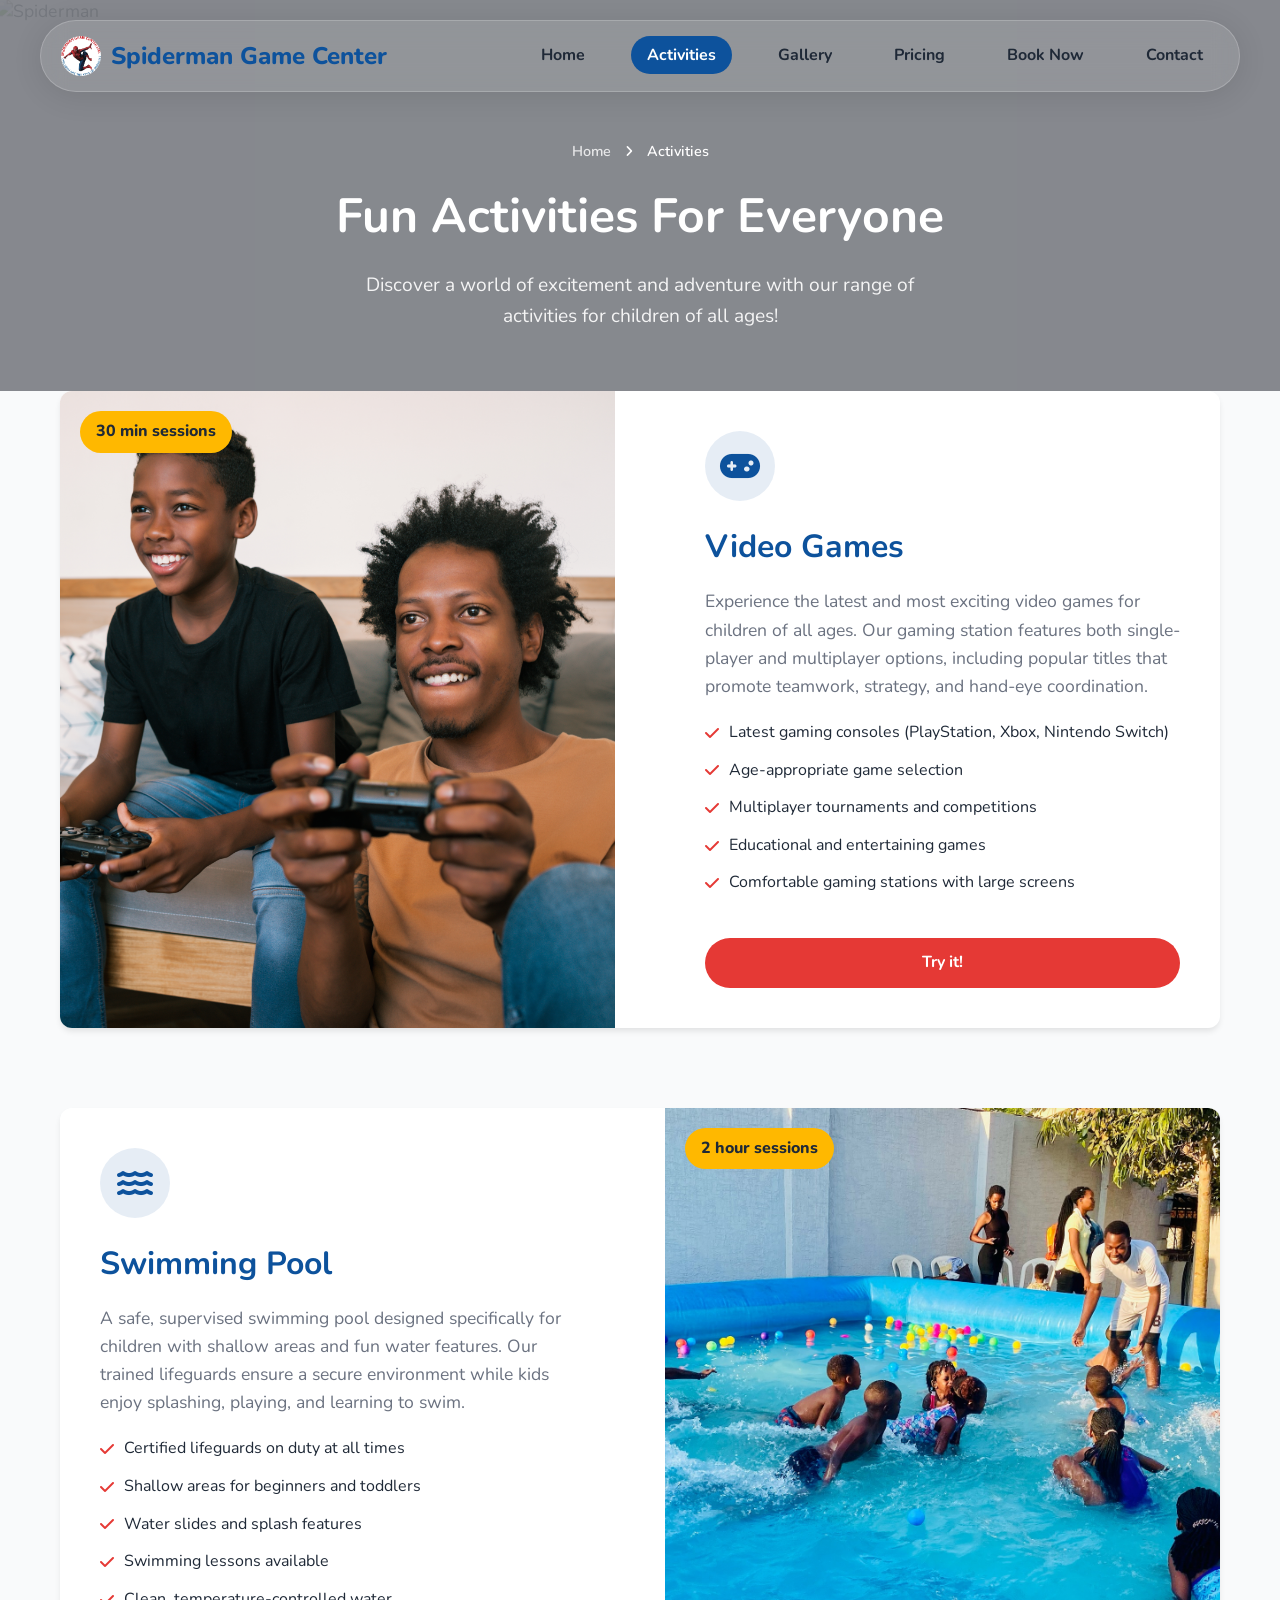
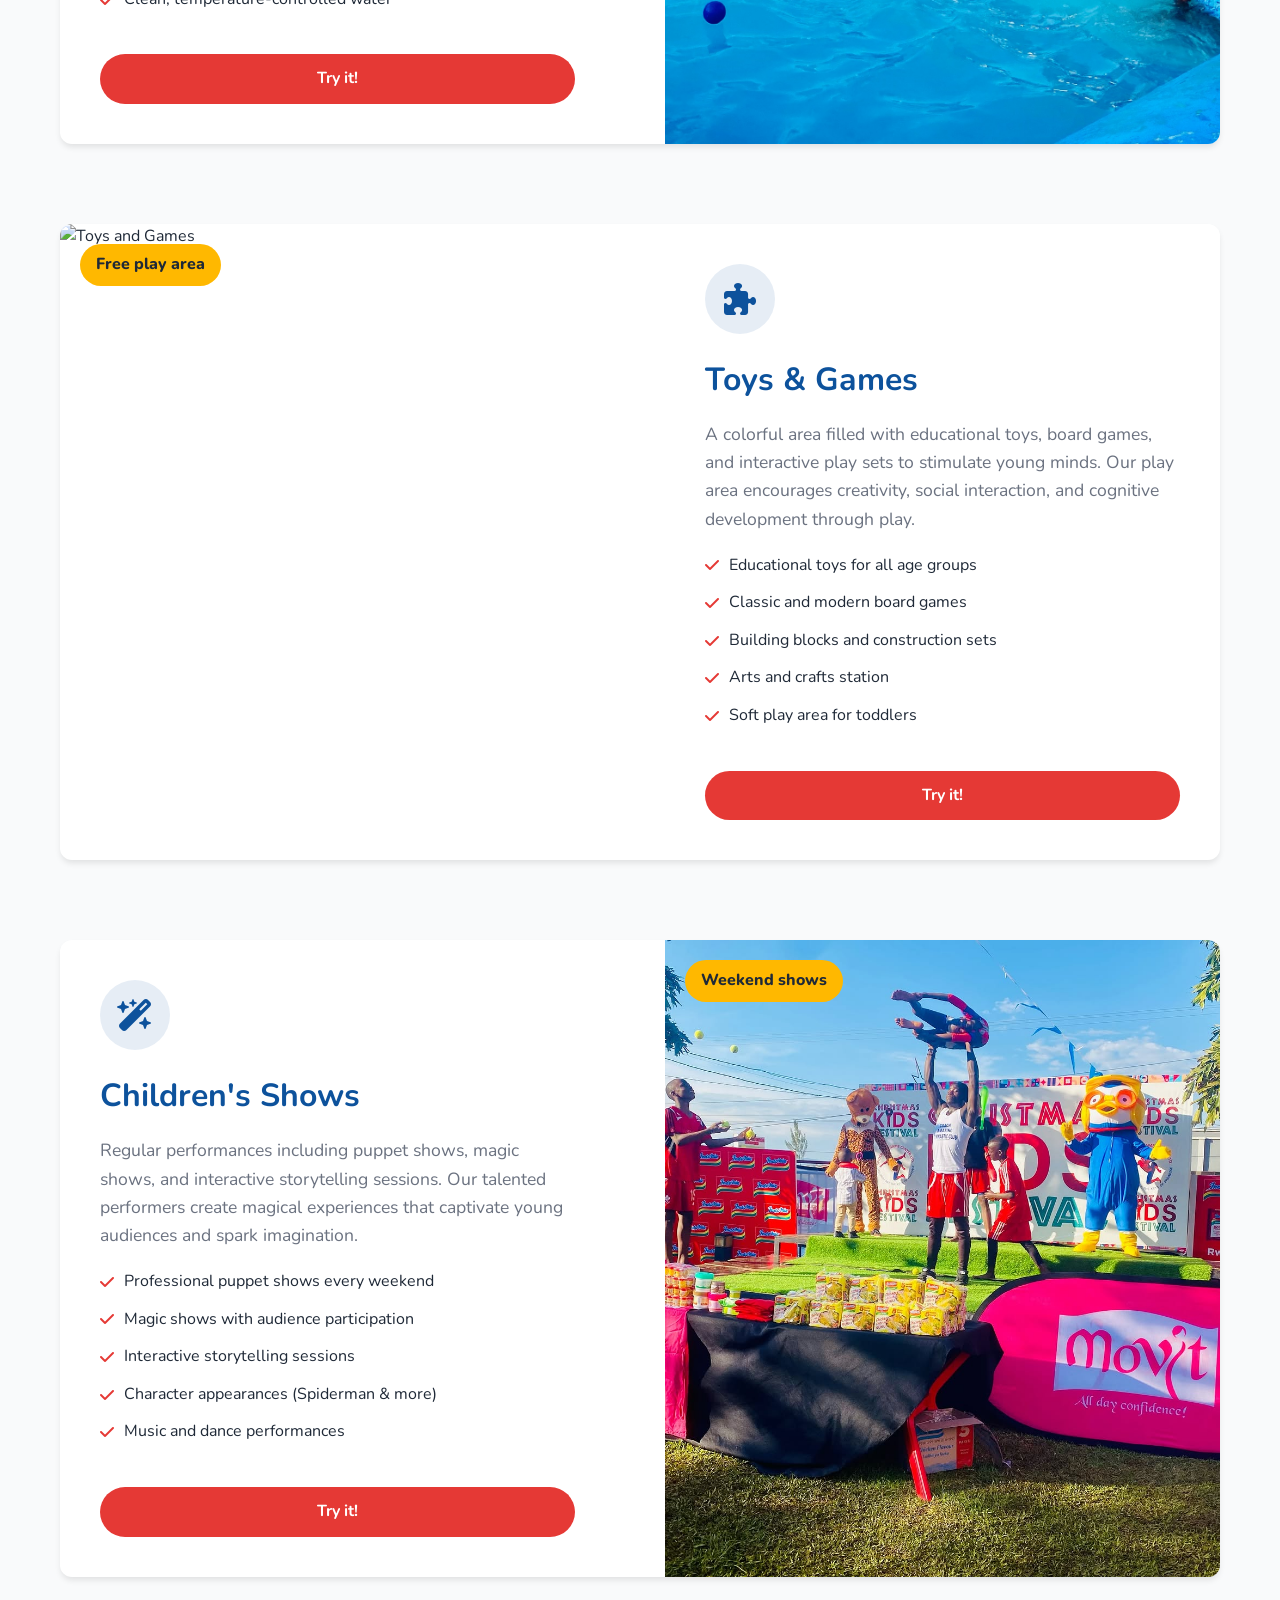
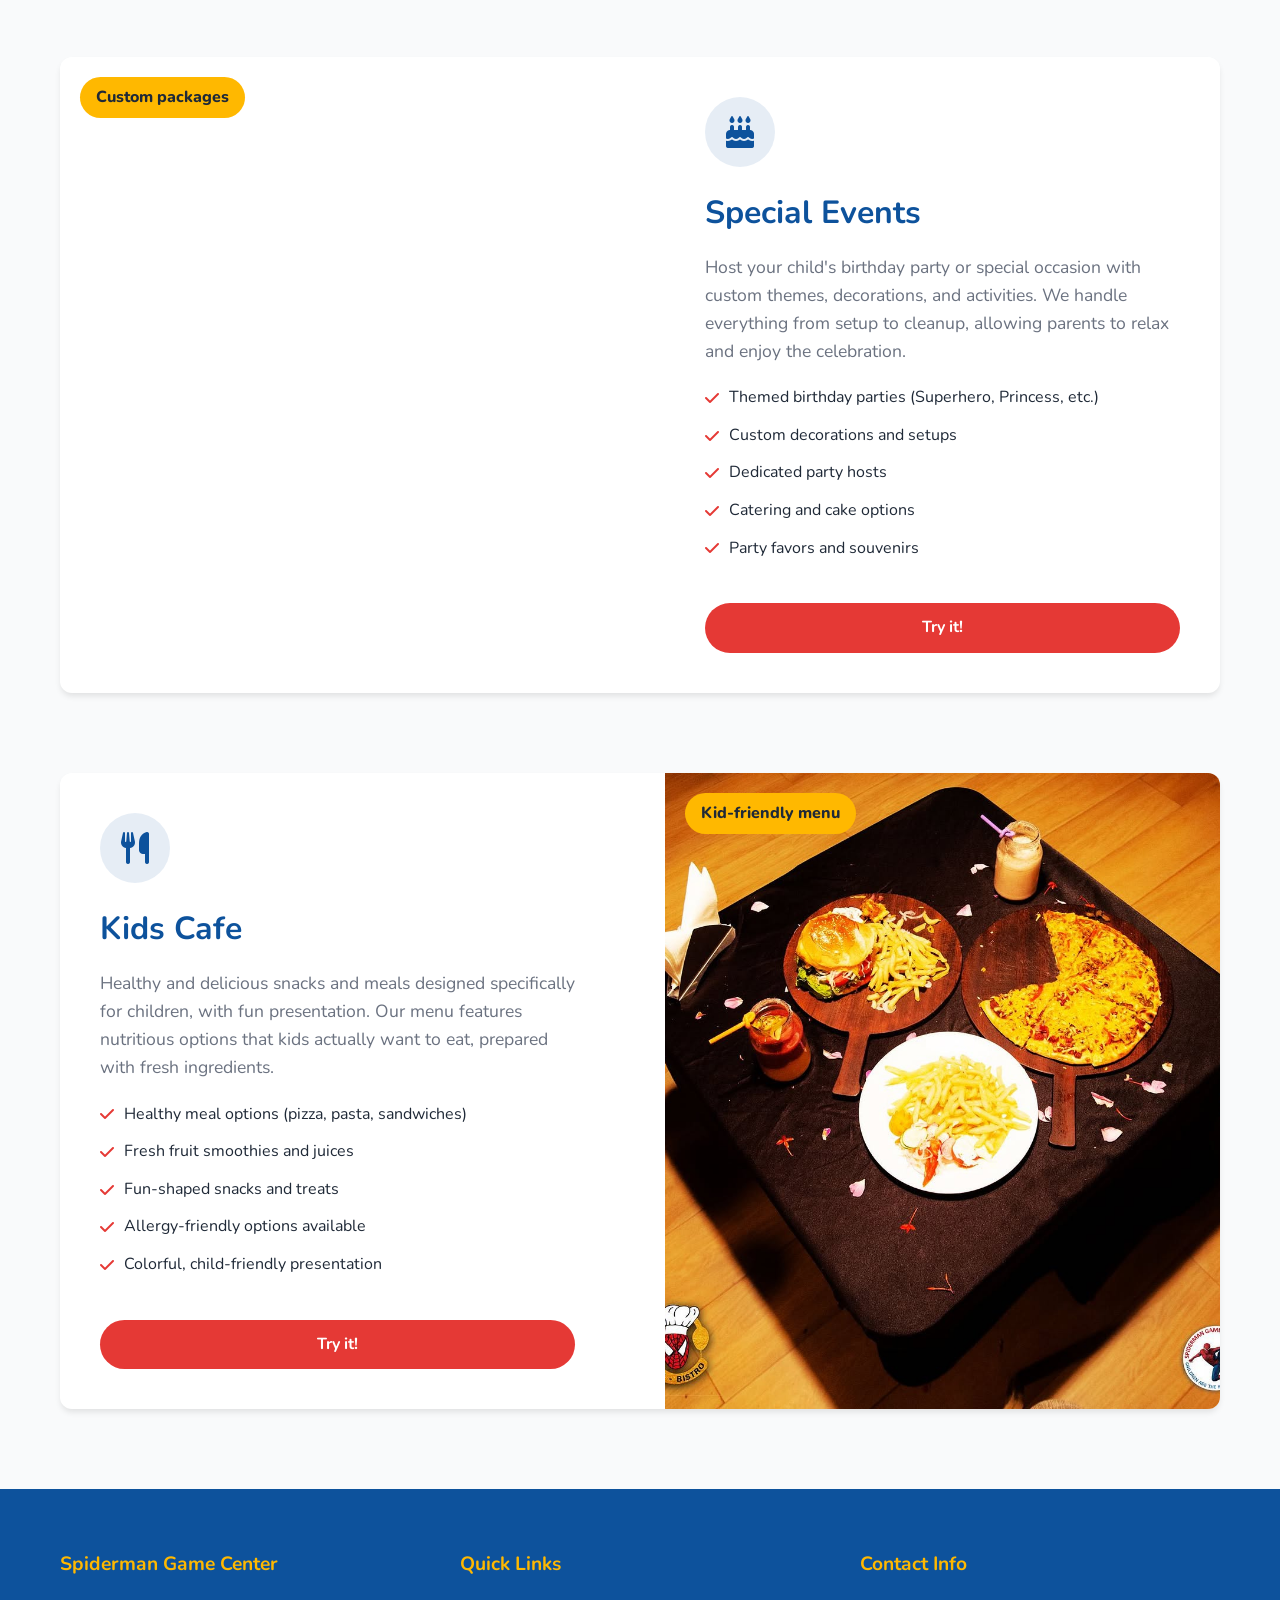
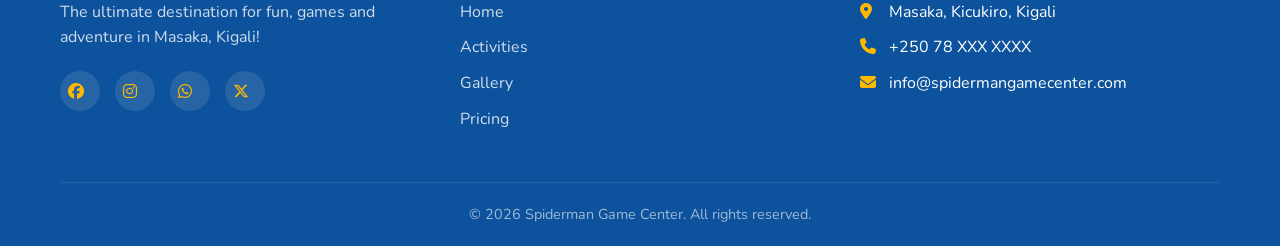
==== activities.html @ 041a5953 "Initial commit: Add Spiderman Game Center project files" ====
<!doctype html>
<html lang="en">
  <head>
    <meta charset="UTF-8" />
    <meta name="viewport" content="width=device-width, initial-scale=1.0" />
    <title>Activities | Spiderman Game Center</title>
    <link rel="preconnect" href="https://fonts.googleapis.com" />
    <link rel="preconnect" href="https://fonts.gstatic.com" crossorigin />
    <link
      href="https://fonts.googleapis.com/css2?family=Nunito:wght@400;600;700;800&display=swap"
      rel="stylesheet"
    />
    <link
      rel="stylesheet"
      href="https://cdnjs.cloudflare.com/ajax/libs/font-awesome/6.4.0/css/all.min.css"
    />
    <link rel="stylesheet" href="styles.css" />
  </head>
  <body>
    <div class="spiderman-parallax">
      <img
        src="https://images.unsplash.com/photo-1635805737707-575885ab0820?w=1920&h=1080&fit=crop"
        alt="Spiderman"
        class="parallax-img"
      />
    </div>

    <nav class="glass-nav">
      <div class="nav-container">
        <a href="index.html" class="logo">
          <img
            src="assets/spiderman-logo.jpg"
            alt="Spiderman Game Center Logo"
          />
          <span>Spiderman Game Center</span>
        </a>
        <button class="mobile-menu-btn" onclick="toggleMenu()">
          <i class="fa-solid fa-bars"></i>
        </button>
        <ul class="nav-links" id="navLinks">
          <li><a href="index.html">Home</a></li>
          <li><a href="activities.html" class="active">Activities</a></li>
          <li><a href="gallery.html">Gallery</a></li>
          <li><a href="pricing.html">Pricing</a></li>
          <li><a href="booking.html">Book Now</a></li>
          <li><a href="contact.html">Contact</a></li>
        </ul>
      </div>
    </nav>

    <section class="page-header">
      <div class="container">
        <div class="breadcrumbs">
          <a href="index.html">Home</a>
          <i class="fa-solid fa-angle-right"></i>
          <span>Activities</span>
        </div>
        <h1>Fun Activities For Everyone</h1>
        <p>
          Discover a world of excitement and adventure with our range of
          activities for children of all ages!
        </p>
      </div>
    </section>

    <section class="activities-detail">
      <div class="container">
        <!-- Video Games -->
        <div class="activity-detail-card scroll-animate">
          <div class="activity-image">
            <img src="assets/playing-games.jpg" alt="Video Games" />
            <span class="activity-tag">30 min sessions</span>
          </div>
          <div class="activity-content">
            <div class="activity-icon-large">
              <i class="fa-solid fa-gamepad"></i>
            </div>
            <h2>Video Games</h2>
            <p>
              Experience the latest and most exciting video games for children
              of all ages. Our gaming station features both single-player and
              multiplayer options, including popular titles that promote
              teamwork, strategy, and hand-eye coordination.
            </p>
            <ul class="feature-list">
              <li>
                <i class="fa-solid fa-check"></i> Latest gaming consoles
                (PlayStation, Xbox, Nintendo Switch)
              </li>
              <li>
                <i class="fa-solid fa-check"></i> Age-appropriate game selection
              </li>
              <li>
                <i class="fa-solid fa-check"></i> Multiplayer tournaments and
                competitions
              </li>
              <li>
                <i class="fa-solid fa-check"></i> Educational and entertaining
                games
              </li>
              <li>
                <i class="fa-solid fa-check"></i> Comfortable gaming stations
                with large screens
              </li>
            </ul>
            <a href="booking.html" class="btn btn-primary">Try it!</a>
          </div>
        </div>

        <!-- Swimming Pool -->
        <div class="activity-detail-card reverse scroll-animate">
          <div class="activity-image">
            <img src="assets/swimming.jpg" alt="Swimming Pool" />
            <span class="activity-tag">2 hour sessions</span>
          </div>
          <div class="activity-content">
            <div class="activity-icon-large">
              <i class="fa-solid fa-water"></i>
            </div>
            <h2>Swimming Pool</h2>
            <p>
              A safe, supervised swimming pool designed specifically for
              children with shallow areas and fun water features. Our trained
              lifeguards ensure a secure environment while kids enjoy splashing,
              playing, and learning to swim.
            </p>
            <ul class="feature-list">
              <li>
                <i class="fa-solid fa-check"></i> Certified lifeguards on duty
                at all times
              </li>
              <li>
                <i class="fa-solid fa-check"></i> Shallow areas for beginners
                and toddlers
              </li>
              <li>
                <i class="fa-solid fa-check"></i> Water slides and splash
                features
              </li>
              <li>
                <i class="fa-solid fa-check"></i> Swimming lessons available
              </li>
              <li>
                <i class="fa-solid fa-check"></i> Clean, temperature-controlled
                water
              </li>
            </ul>
            <a href="booking.html" class="btn btn-primary">Try it!</a>
          </div>
        </div>

        <!-- Toys & Games -->
        <div class="activity-detail-card scroll-animate">
          <div class="activity-image">
            <img
              src="https://images.unsplash.com/photo-1611371805429-8b5c1b2c34ba?w=600&h=400&fit=crop"
              alt="Toys and Games"
            />
            <span class="activity-tag">Free play area</span>
          </div>
          <div class="activity-content">
            <div class="activity-icon-large">
              <i class="fa-solid fa-puzzle-piece"></i>
            </div>
            <h2>Toys & Games</h2>
            <p>
              A colorful area filled with educational toys, board games, and
              interactive play sets to stimulate young minds. Our play area
              encourages creativity, social interaction, and cognitive
              development through play.
            </p>
            <ul class="feature-list">
              <li>
                <i class="fa-solid fa-check"></i> Educational toys for all age
                groups
              </li>
              <li>
                <i class="fa-solid fa-check"></i> Classic and modern board games
              </li>
              <li>
                <i class="fa-solid fa-check"></i> Building blocks and
                construction sets
              </li>
              <li><i class="fa-solid fa-check"></i> Arts and crafts station</li>
              <li>
                <i class="fa-solid fa-check"></i> Soft play area for toddlers
              </li>
            </ul>
            <a href="booking.html" class="btn btn-primary">Try it!</a>
          </div>
        </div>

        <!-- Children's Shows -->
        <div class="activity-detail-card reverse scroll-animate">
          <div class="activity-image">
            <img src="assets/kids-shows.jpg" alt="Children's Shows" />
            <span class="activity-tag">Weekend shows</span>
          </div>
          <div class="activity-content">
            <div class="activity-icon-large">
              <i class="fa-solid fa-wand-magic-sparkles"></i>
            </div>
            <h2>Children's Shows</h2>
            <p>
              Regular performances including puppet shows, magic shows, and
              interactive storytelling sessions. Our talented performers create
              magical experiences that captivate young audiences and spark
              imagination.
            </p>
            <ul class="feature-list">
              <li>
                <i class="fa-solid fa-check"></i> Professional puppet shows
                every weekend
              </li>
              <li>
                <i class="fa-solid fa-check"></i> Magic shows with audience
                participation
              </li>
              <li>
                <i class="fa-solid fa-check"></i> Interactive storytelling
                sessions
              </li>
              <li>
                <i class="fa-solid fa-check"></i> Character appearances
                (Spiderman & more)
              </li>
              <li>
                <i class="fa-solid fa-check"></i> Music and dance performances
              </li>
            </ul>
            <a href="booking.html" class="btn btn-primary">Try it!</a>
          </div>
        </div>

        <!-- Special Events -->
        <div class="activity-detail-card scroll-animate">
          <div class="activity-image">
            <video
              loop
              muted
              autoplay
              playsinline
              src="assets/birthday-video.mp4"
              alt="Special Events"
            ></video>
            <span class="activity-tag">Custom packages</span>
          </div>
          <div class="activity-content">
            <div class="activity-icon-large">
              <i class="fa-solid fa-cake-candles"></i>
            </div>
            <h2>Special Events</h2>
            <p>
              Host your child's birthday party or special occasion with custom
              themes, decorations, and activities. We handle everything from
              setup to cleanup, allowing parents to relax and enjoy the
              celebration.
            </p>
            <ul class="feature-list">
              <li>
                <i class="fa-solid fa-check"></i> Themed birthday parties
                (Superhero, Princess, etc.)
              </li>
              <li>
                <i class="fa-solid fa-check"></i> Custom decorations and setups
              </li>
              <li><i class="fa-solid fa-check"></i> Dedicated party hosts</li>
              <li>
                <i class="fa-solid fa-check"></i> Catering and cake options
              </li>
              <li>
                <i class="fa-solid fa-check"></i> Party favors and souvenirs
              </li>
            </ul>
            <a href="booking.html" class="btn btn-primary">Try it!</a>
          </div>
        </div>

        <!-- Kids Cafe -->
        <div class="activity-detail-card reverse scroll-animate">
          <div class="activity-image">
            <img src="assets/kids-cafe.jpg" alt="Kids Cafe" />
            <span class="activity-tag">Kid-friendly menu</span>
          </div>
          <div class="activity-content">
            <div class="activity-icon-large">
              <i class="fa-solid fa-utensils"></i>
            </div>
            <h2>Kids Cafe</h2>
            <p>
              Healthy and delicious snacks and meals designed specifically for
              children, with fun presentation. Our menu features nutritious
              options that kids actually want to eat, prepared with fresh
              ingredients.
            </p>
            <ul class="feature-list">
              <li>
                <i class="fa-solid fa-check"></i> Healthy meal options (pizza,
                pasta, sandwiches)
              </li>
              <li>
                <i class="fa-solid fa-check"></i> Fresh fruit smoothies and
                juices
              </li>
              <li>
                <i class="fa-solid fa-check"></i> Fun-shaped snacks and treats
              </li>
              <li>
                <i class="fa-solid fa-check"></i> Allergy-friendly options
                available
              </li>
              <li>
                <i class="fa-solid fa-check"></i> Colorful, child-friendly
                presentation
              </li>
            </ul>
            <a href="booking.html" class="btn btn-primary">Try it!</a>
          </div>
        </div>
      </div>
    </section>

    <footer class="main-footer">
      <div class="container">
        <div class="footer-grid">
          <div class="footer-col">
            <h4>Spiderman Game Center</h4>
            <p>
              The ultimate destination for fun, games and adventure in Masaka,
              Kigali!
            </p>
            <div class="social-links">
              <a href="#"><i class="fa-brands fa-facebook"></i></a>
              <a href="#"><i class="fa-brands fa-instagram"></i></a>
              <a href="#"><i class="fa-brands fa-whatsapp"></i></a>
              <a href="#"><i class="fa-brands fa-x-twitter"></i></a>
            </div>
          </div>
          <div class="footer-col">
            <h4>Quick Links</h4>
            <ul>
              <li><a href="index.html">Home</a></li>
              <li><a href="activities.html">Activities</a></li>
              <li><a href="gallery.html">Gallery</a></li>
              <li><a href="pricing.html">Pricing</a></li>
            </ul>
          </div>
          <div class="footer-col">
            <h4>Contact Info</h4>
            <ul>
              <li>
                <i class="fa-solid fa-location-dot"></i> Masaka, Kicukiro,
                Kigali
              </li>
              <li><i class="fa-solid fa-phone"></i> +250 78 XXX XXXX</li>
              <li>
                <i class="fa-solid fa-envelope"></i>
                info@spidermangamecenter.com
              </li>
            </ul>
          </div>
        </div>
        <div class="footer-bottom">
          <p>&copy; 2026 Spiderman Game Center. All rights reserved.</p>
        </div>
      </div>
    </footer>

    <script src="script.js"></script>
  </body>
</html>
---- styles.css ----
/* =========================================
   CSS VARIABLES & RESET
   ========================================= */
:root {
  --primary-blue: #0d529c;
  --accent-red: #e53935;
  --highlight-yellow: #ffb800;
  --bg-neutral: #f9fafb;
  --bg-white: #ffffff;
  --text-dark: #1f2937;
  --text-white: #ffffff;
  --border-radius: 12px;
  --pill-radius: 9999px;
  --shadow: 0 4px 6px -1px rgba(0, 0, 0, 0.1);
  --shadow-lg: 0 10px 15px -3px rgba(0, 0, 0, 0.1);
}

* {
  margin: 0;
  padding: 0;
  box-sizing: border-box;
}

html {
  scroll-behavior: smooth;
}

body {
  font-family: "Nunito", sans-serif;
  color: var(--text-dark);
  background-color: var(--bg-neutral);
  line-height: 1.6;
  overflow-x: hidden;
}

/* =========================================
   SPIDERMAN PARALLAX BACKGROUND
   ========================================= */
.spiderman-parallax {
  position: fixed;
  top: 0;
  left: 0;
  width: 100%;
  height: 100%;
  z-index: -1;
  overflow: hidden;
}

.parallax-img {
  width: 100%;
  height: 100%;
  object-fit: cover;
  opacity: 0.15;
  transform: scale(1.1);
}

/* =========================================
   GLASS MORPHISM NAVIGATION
   ========================================= */
.glass-nav {
  position: fixed;
  top: 20px;
  left: 50%;
  transform: translateX(-50%);
  width: 95%;
  max-width: 1200px;
  z-index: 1000;
  background: rgba(255, 255, 255, 0.1);
  backdrop-filter: blur(12px);
  -webkit-backdrop-filter: blur(12px);
  border: 1px solid rgba(255, 255, 255, 0.2);
  box-shadow: 0 4px 30px rgba(0, 0, 0, 0.1);
  border-radius: var(--pill-radius);
}

.nav-container {
  max-width: 1200px;
  margin: 0 auto;
  padding: 15px 20px;
  display: flex;
  justify-content: space-between;
  align-items: center;
}

.logo {
  display: flex;
  align-items: center;
  gap: 10px;
  font-size: 1.5rem;
  font-weight: 800;
  color: var(--primary-blue);
  text-decoration: none;
}

.logo img {
  width: 40px;
  height: 40px;
  border-radius: 50%;
}

.nav-links {
  display: flex;
  list-style: none;
  gap: 30px;
  align-items: center;
}

.nav-links a {
  color: var(--text-dark);
  text-decoration: none;
  font-weight: 700;
  transition: all 0.3s;
  padding: 8px 16px;
  border-radius: var(--pill-radius);
}

.nav-links a:hover,
.nav-links a.active {
  color: var(--text-white);
  background: var(--primary-blue);
}

.mobile-menu-btn {
  display: none;
  background: none;
  border: none;
  font-size: 1.5rem;
  color: var(--primary-blue);
  cursor: pointer;
}

/* =========================================
   UTILITY CLASSES
   ========================================= */
.container {
  max-width: 1200px;
  margin: 0 auto;
  padding: 0 20px;
}

.btn {
  display: inline-block;
  padding: 12px 32px;
  border-radius: var(--pill-radius);
  font-weight: 700;
  font-size: 1rem;
  cursor: pointer;
  transition: all 0.3s;
  border: none;
  text-decoration: none;
  text-align: center;
}

.btn-primary {
  background-color: var(--accent-red);
  color: var(--text-white);
}

.btn-primary:hover {
  background-color: #c62828;
  transform: translateY(-2px);
  box-shadow: var(--shadow-lg);
}

.btn-secondary {
  background-color: transparent;
  color: var(--text-white);
  border: 2px solid var(--text-white);
}

.btn-secondary:hover {
  background-color: var(--text-white);
  color: var(--primary-blue);
}

.btn-outline {
  background-color: transparent;
  color: var(--primary-blue);
  border: 2px solid var(--primary-blue);
}

.btn-outline:hover {
  background-color: var(--primary-blue);
  color: var(--text-white);
}

.btn-large {
  padding: 16px 40px;
  font-size: 1.1rem;
}

.badge {
  display: inline-block;
  background-color: var(--highlight-yellow);
  color: var(--text-dark);
  padding: 6px 16px;
  border-radius: var(--pill-radius);
  font-weight: 800;
  font-size: 0.9rem;
  margin-bottom: 16px;
}

/* Scroll Animation Utility */
.scroll-animate {
  opacity: 0;
  transform: translateY(40px);
  transition:
    opacity 0.6s ease-out,
    transform 0.6s ease-out;
}

.scroll-animate.visible {
  opacity: 1;
  transform: translateY(0);
}

/* =========================================
   HERO SECTION
   ========================================= */
.hero-section {
  padding: 140px 0 80px;
  color: var(--text-white);
  position: relative;
  overflow: hidden;
}

.hero-video {
  position: absolute;
  top: 50%;
  left: 50%;
  min-width: 100%;
  min-height: 100%;
  width: auto;
  height: auto;
  transform: translateX(-50%) translateY(-50%);
  z-index: 1;
  object-fit: cover;
}

.hero-overlay {
  position: absolute;
  top: 0;
  left: 0;
  width: 100%;
  height: 100%;
  background: rgba(20, 25, 35, 0.6);
  z-index: 2;
}

.hero-section .container {
  display: grid;
  grid-template-columns: 1fr 1fr;
  gap: 60px;
  align-items: center;
  position: relative;
  z-index: 3;
}

.hero-content h1 {
  font-size: 3.5rem;
  margin-bottom: 20px;
  line-height: 1.2;
}

.hero-subtitle {
  font-size: 1.2rem;
  margin-bottom: 30px;
  opacity: 0.95;
}

.hero-buttons {
  display: flex;
  gap: 16px;
  flex-wrap: wrap;
}

.hero-image img {
  width: 100%;
  border-radius: var(--border-radius);
  box-shadow: var(--shadow-lg);
  transform: rotate(3deg);
  transition: transform 0.3s;
}

.hero-image img:hover {
  transform: rotate(0deg) scale(1.02);
}

/* =========================================
   PAGE HEADER
   ========================================= */
.page-header {
  padding: 140px 0 60px;
  color: var(--text-white);
  text-align: center;
  position: relative;
  z-index: 3;
  background: rgba(20, 25, 35, 0.5);
}

.page-header h1 {
  font-size: 3rem;
  margin-bottom: 15px;
}

.page-header p {
  font-size: 1.2rem;
  opacity: 0.9;
  max-width: 600px;
  margin: 0 auto;
}

.breadcrumbs {
  margin-bottom: 15px;
  font-size: 0.9rem;
  font-weight: 600;
}

.breadcrumbs a {
  color: var(--text-white);
  text-decoration: none;
  opacity: 0.8;
  transition: opacity 0.3s;
}

.breadcrumbs a:hover {
  opacity: 1;
}

.breadcrumbs i {
  margin: 0 10px;
  font-size: 0.8rem;
}
/* =========================================
   WELCOME SECTION
   ========================================= */
.welcome-section {
  padding: 80px 0;
  background: var(--bg-white);
}

.welcome-grid {
  display: grid;
  grid-template-columns: 1.2fr 1fr;
  gap: 60px;
  align-items: center;
}

.welcome-text h2 {
  color: var(--primary-blue);
  font-size: 2.5rem;
  margin-bottom: 20px;
}

.welcome-text p {
  margin-bottom: 20px;
  color: #6b7280;
  font-size: 1.1rem;
}

.stats-grid {
  display: grid;
  grid-template-columns: repeat(3, 1fr);
  gap: 30px;
  margin-top: 40px;
}

.stat-item {
  text-align: center;
  padding: 20px;
  background: var(--bg-neutral);
  border-radius: var(--border-radius);
}

.stat-item i {
  font-size: 2.5rem;
  color: var(--accent-red);
  margin-bottom: 10px;
}

.stat-item h3 {
  color: var(--primary-blue);
  font-size: 2rem;
  margin-bottom: 5px;
}

.welcome-image img {
  width: 100%;
  border-radius: var(--border-radius);
  box-shadow: var(--shadow-lg);
}

.welcome-video {
  width: 100%;
  height: 100%;
  object-fit: cover;
  border-radius: var(--border-radius);
  box-shadow: var(--shadow-lg);
}

/* =========================================
   ACTIVITIES PREVIEW
   ========================================= */
.activities-preview {
  padding: 80px 0;
  background: var(--bg-neutral);
}

.section-header {
  text-align: center;
  margin-bottom: 50px;
}

.section-header h2 {
  color: var(--primary-blue);
  font-size: 2.5rem;
  margin-bottom: 10px;
}

.section-header p {
  color: #6b7280;
  font-size: 1.1rem;
}

.preview-grid {
  display: grid;
  grid-template-columns: repeat(auto-fit, minmax(250px, 1fr));
  gap: 30px;
}

.preview-card {
  background: var(--bg-white);
  padding: 40px 30px;
  border-radius: var(--border-radius);
  text-align: center;
  box-shadow: var(--shadow);
  transition: all 0.3s;
}

.preview-card:hover {
  transform: translateY(-10px);
  box-shadow: var(--shadow-lg);
}

.preview-icon {
  width: 80px;
  height: 80px;
  background: rgba(13, 82, 156, 0.1);
  border-radius: 50%;
  display: flex;
  align-items: center;
  justify-content: center;
  margin: 0 auto 20px;
}

.preview-icon i {
  font-size: 2.5rem;
  color: var(--primary-blue);
}

.preview-card h3 {
  color: var(--primary-blue);
  margin-bottom: 15px;
  font-size: 1.3rem;
}

.preview-card p {
  color: #6b7280;
  margin-bottom: 20px;
}

.link-arrow {
  color: var(--accent-red);
  font-weight: 700;
  text-decoration: none;
  display: inline-flex;
  align-items: center;
  gap: 8px;
  transition: gap 0.3s;
}

.link-arrow:hover {
  gap: 12px;
}

/* =========================================
   CTA SECTION
   ========================================= */
.cta-section {
  padding: 80px 0;
  background: var(--accent-red);
  color: var(--text-white);
  text-align: center;
}

.cta-content h2 {
  font-size: 2.5rem;
  margin-bottom: 15px;
}

.cta-content p {
  font-size: 1.2rem;
  margin-bottom: 30px;
  opacity: 0.95;
}

/* =========================================
   ACTIVITIES DETAIL PAGE
   ========================================= */
.activity-detail {
  padding: 60px 0;
}

.activity-detail-card {
  display: grid;
  grid-template-columns: 1fr 1fr;
  gap: 50px;
  margin-bottom: 80px;
  background: var(--bg-white);
  border-radius: var(--border-radius);
  overflow: hidden;
  box-shadow: var(--shadow);
}

.activity-detail-card.reverse {
  direction: rtl;
}

.activity-detail-card.reverse > * {
  direction: ltr;
}

.activity-image {
  position: relative;
  overflow: hidden;
}

.activity-image img {
  width: 100%;
  height: 100%;
  object-fit: cover;
  min-height: 400px;
}

.activity-image video {
  width: 100%;
  height: 100%;
  object-fit: cover;
  min-height: 400px;
}

.activity-tag {
  position: absolute;
  top: 20px;
  left: 20px;
  background: var(--highlight-yellow);
  color: var(--text-dark);
  padding: 8px 16px;
  border-radius: var(--pill-radius);
  font-weight: 800;
}

.activity-content {
  padding: 40px;
  display: flex;
  flex-direction: column;
  justify-content: center;
}

.activity-icon-large {
  width: 70px;
  height: 70px;
  background: rgba(13, 82, 156, 0.1);
  border-radius: 50%;
  display: flex;
  align-items: center;
  justify-content: center;
  margin-bottom: 20px;
}

.activity-icon-large i {
  font-size: 2rem;
  color: var(--primary-blue);
}

.activity-content h2 {
  color: var(--primary-blue);
  font-size: 2rem;
  margin-bottom: 15px;
}

.activity-content p {
  color: #6b7280;
  margin-bottom: 20px;
  font-size: 1.1rem;
}

.feature-list {
  margin-bottom: 30px;
}

.feature-list li {
  display: flex;
  align-items: center;
  gap: 10px;
  margin-bottom: 12px;
  color: var(--text-dark);
}

.feature-list i {
  color: var(--accent-red);
}

/* =========================================
   GALLERY SECTION
   ========================================= */
.gallery-section {
  padding: 60px 0;
}

.gallery-filters {
  display: flex;
  justify-content: center;
  gap: 10px;
  margin-bottom: 40px;
  flex-wrap: wrap;
}

.filter-btn {
  padding: 10px 24px;
  border-radius: var(--pill-radius);
  border: 2px solid var(--bg-neutral);
  background: var(--bg-white);
  color: var(--text-dark);
  font-weight: 700;
  cursor: pointer;
  transition: all 0.3s;
  font-family: "Nunito", sans-serif;
}

.filter-btn.active,
.filter-btn:hover {
  background: var(--primary-blue);
  color: var(--text-white);
  border-color: var(--primary-blue);
}

.gallery-grid {
  display: grid;
  grid-template-columns: repeat(auto-fill, minmax(300px, 1fr));
  gap: 20px;
}

.gallery-item {
  position: relative;
  border-radius: var(--border-radius);
  overflow: hidden;
  aspect-ratio: 4/3;
  cursor: pointer;
}

.gallery-item img {
  width: 100%;
  height: 100%;
  object-fit: cover;
  transition: transform 0.5s;
}

.gallery-item:hover img {
  transform: scale(1.1);
}

.gallery-overlay {
  position: absolute;
  bottom: 0;
  left: 0;
  right: 0;
  background: linear-gradient(to top, rgba(13, 82, 156, 0.95), transparent);
  color: var(--text-white);
  padding: 30px 20px 20px;
  transform: translateY(100%);
  transition: transform 0.3s;
}

.gallery-item:hover .gallery-overlay {
  transform: translateY(0);
}

.gallery-overlay h3 {
  font-size: 1.3rem;
  margin-bottom: 5px;
}

/* =========================================
   PRICING SECTION
   ========================================= */
.pricing-section {
  padding: 60px 0;
}

.pricing-grid {
  display: grid;
  grid-template-columns: repeat(auto-fit, minmax(300px, 1fr));
  gap: 30px;
  margin-bottom: 80px;
}

.pricing-card {
  background: var(--bg-white);
  border-radius: var(--border-radius);
  padding: 40px 30px;
  box-shadow: var(--shadow);
  text-align: center;
  position: relative;
  border: 2px solid transparent;
  transition: all 0.3s;
}

.pricing-card.popular {
  border-color: var(--accent-red);
  transform: scale(1.05);
}

.popular-badge {
  position: absolute;
  top: -15px;
  left: 50%;
  transform: translateX(-50%);
  background: var(--accent-red);
  color: var(--text-white);
  padding: 6px 20px;
  border-radius: var(--pill-radius);
  font-weight: 800;
  font-size: 0.9rem;
}

.pricing-header h3 {
  color: var(--primary-blue);
  font-size: 1.5rem;
  margin-bottom: 15px;
}

.price {
  font-size: 2.5rem;
  font-weight: 800;
  color: var(--text-dark);
  margin-bottom: 30px;
}

.price span {
  font-size: 1rem;
  color: #6b7280;
  font-weight: 600;
}

.pricing-features {
  text-align: left;
  margin-bottom: 30px;
  list-style: none;
}

.pricing-features li {
  margin-bottom: 15px;
  display: flex;
  align-items: center;
  gap: 10px;
}

.pricing-features i {
  color: var(--accent-red);
}

.hours-section {
  background: var(--primary-blue);
  color: var(--text-white);
  padding: 60px 40px;
  border-radius: var(--border-radius);
  margin-bottom: 60px;
}

.hours-section h2 {
  text-align: center;
  margin-bottom: 40px;
  font-size: 2rem;
}

.hours-grid {
  display: grid;
  grid-template-columns: repeat(auto-fit, minmax(250px, 1fr));
  gap: 30px;
}

.hours-card {
  background: rgba(255, 255, 255, 0.1);
  padding: 30px;
  border-radius: var(--border-radius);
  text-align: center;
}

.hours-card i {
  font-size: 2.5rem;
  color: var(--highlight-yellow);
  margin-bottom: 15px;
}

.hours-card h3 {
  margin-bottom: 10px;
}

.hours-card p {
  opacity: 0.9;
  margin-bottom: 10px;
}

.time {
  display: block;
  font-weight: 800;
  font-size: 1.2rem;
  color: var(--highlight-yellow);
}

.hours-note {
  text-align: center;
  margin-top: 30px;
  opacity: 0.9;
  font-style: italic;
}

.hours-note i {
  margin-right: 8px;
}

.additional-info {
  padding: 60px 0;
}

.additional-info h2 {
  text-align: center;
  color: var(--primary-blue);
  font-size: 2.5rem;
  margin-bottom: 50px;
}

.info-grid {
  display: grid;
  grid-template-columns: repeat(auto-fit, minmax(250px, 1fr));
  gap: 30px;
}

.info-card {
  background: var(--bg-white);
  padding: 40px 30px;
  border-radius: var(--border-radius);
  text-align: center;
  box-shadow: var(--shadow);
}

.info-card i {
  font-size: 3rem;
  color: var(--accent-red);
  margin-bottom: 20px;
}

.info-card h3 {
  color: var(--primary-blue);
  margin-bottom: 15px;
}

.info-card p {
  color: #6b7280;
}

/* =========================================
   BOOKING SECTION
   ========================================= */
.booking-section {
  padding: 60px 0;
}

.booking-layout {
  display: grid;
  grid-template-columns: 1.5fr 1fr;
  gap: 50px;
}

.booking-form-container,
.contact-form-container {
  background: var(--bg-white);
  padding: 40px;
  border-radius: var(--border-radius);
  box-shadow: var(--shadow);
}

.booking-form-container h2,
.contact-form-container h2 {
  color: var(--primary-blue);
  margin-bottom: 30px;
  font-size: 2rem;
}

.form-row {
  display: grid;
  grid-template-columns: 1fr 1fr;
  gap: 20px;
}

.form-group {
  margin-bottom: 20px;
}

.form-group label {
  display: block;
  font-weight: 700;
  margin-bottom: 8px;
  color: var(--text-dark);
}

.required {
  color: var(--accent-red);
}

.form-control {
  width: 100%;
  padding: 12px 16px;
  border: 2px solid #e5e7eb;
  border-radius: var(--border-radius);
  font-family: "Nunito", sans-serif;
  font-size: 1rem;
  transition: border-color 0.3s;
}

.form-control:focus {
  outline: none;
  border-color: var(--primary-blue);
}

.booking-info {
  display: flex;
  flex-direction: column;
  gap: 30px;
}

.policy-box {
  background: rgba(13, 82, 156, 0.05);
  border-left: 4px solid var(--primary-blue);
  padding: 25px;
  border-radius: 0 var(--border-radius) var(--border-radius) 0;
}

.policy-box h3 {
  color: var(--primary-blue);
  margin-bottom: 15px;
  display: flex;
  align-items: center;
  gap: 10px;
  font-size: 1.2rem;
}

.policy-box ul {
  list-style: none;
}

.policy-box li {
  margin-bottom: 10px;
  display: flex;
  align-items: flex-start;
  gap: 10px;
}

.policy-box i {
  color: var(--accent-red);
  margin-top: 4px;
}

.contact-quick {
  background: var(--primary-blue);
  color: var(--text-white);
  padding: 30px;
  border-radius: var(--border-radius);
  text-align: center;
}

.contact-quick h3 {
  margin-bottom: 15px;
}

.contact-quick p {
  margin-bottom: 20px;
  opacity: 0.9;
}

.phone-link,
.email-link {
  display: block;
  color: var(--text-white);
  text-decoration: none;
  padding: 10px;
  margin: 10px 0;
  background: rgba(255, 255, 255, 0.1);
  border-radius: var(--border-radius);
  transition: background 0.3s;
}

.phone-link:hover,
.email-link:hover {
  background: rgba(255, 255, 255, 0.2);
}

/* =========================================
   CONTACT SECTION
   ========================================= */
.contact-section {
  padding: 60px 0;
}

.contact-layout {
  display: grid;
  grid-template-columns: 1fr 1fr;
  gap: 50px;
}

.contact-info h2 {
  color: var(--primary-blue);
  font-size: 2rem;
  margin-bottom: 15px;
}

.contact-info > p {
  color: #6b7280;
  margin-bottom: 40px;
  font-size: 1.1rem;
}

.contact-details {
  margin-bottom: 40px;
}

.contact-item {
  display: flex;
  gap: 20px;
  margin-bottom: 30px;
}

.contact-icon {
  width: 50px;
  height: 50px;
  background: var(--primary-blue);
  color: var(--text-white);
  border-radius: 50%;
  display: flex;
  align-items: center;
  justify-content: center;
  font-size: 1.2rem;
  flex-shrink: 0;
}

.contact-text h3 {
  color: var(--primary-blue);
  margin-bottom: 5px;
}

.contact-text p {
  color: #6b7280;
}

.map-container {
  margin-top: 40px;
}

.map-placeholder {
  background: rgba(13, 82, 156, 0.1);
  border: 2px dashed var(--primary-blue);
  border-radius: var(--border-radius);
  padding: 60px 20px;
  text-align: center;
  color: var(--primary-blue);
}

.map-placeholder i {
  font-size: 3rem;
  margin-bottom: 15px;
}

.map-placeholder p {
  font-weight: 700;
  margin-bottom: 5px;
}

.map-placeholder small {
  color: #6b7280;
}

.faq-section {
  margin-top: 40px;
  padding-top: 40px;
  border-top: 2px solid var(--bg-neutral);
}

.faq-section h3 {
  color: var(--primary-blue);
  margin-bottom: 20px;
}

.faq-item {
  margin-bottom: 20px;
}

.faq-item h4 {
  color: var(--text-dark);
  margin-bottom: 8px;
}

.faq-item p {
  color: #6b7280;
}

/* =========================================
   FOOTER
   ========================================= */
.main-footer {
  background: var(--primary-blue);
  color: var(--text-white);
  padding: 60px 0 20px;
}

.footer-grid {
  display: grid;
  grid-template-columns: repeat(auto-fit, minmax(250px, 1fr));
  gap: 40px;
  margin-bottom: 40px;
}

.footer-col h4 {
  color: var(--highlight-yellow);
  margin-bottom: 20px;
  font-size: 1.2rem;
}

.footer-col p {
  color: rgba(255, 255, 255, 0.8);
  margin-bottom: 20px;
}

.footer-col ul {
  list-style: none;
}

.footer-col ul li {
  margin-bottom: 10px;
}

.footer-col a {
  color: rgba(255, 255, 255, 0.8);
  text-decoration: none;
  transition: color 0.3s;
}

.footer-col a:hover {
  color: var(--highlight-yellow);
}

.footer-col i {
  width: 25px;
  color: var(--highlight-yellow);
}

.social-links {
  display: flex;
  gap: 15px;
  margin-top: 20px;
}

.social-links a {
  width: 40px;
  height: 40px;
  background: rgba(255, 255, 255, 0.1);
  border-radius: 50%;
  display: flex;
  align-items: center;
  justify-content: center;
  transition: all 0.3s;
}

.social-links a:hover {
  background: var(--accent-red);
  transform: translateY(-3px);
}

.footer-bottom {
  border-top: 1px solid rgba(255, 255, 255, 0.1);
  padding-top: 20px;
  text-align: center;
  color: rgba(255, 255, 255, 0.6);
  font-size: 0.9rem;
}

.footer-bottom a {
  color: rgba(255, 255, 255, 0.8);
  margin: 0 10px;
}

/* =========================================
   RESPONSIVE DESIGN
   ========================================= */
@media (max-width: 992px) {
  .hero-section .container,
  .welcome-grid,
  .activity-detail-card,
  .booking-layout,
  .contact-layout {
    grid-template-columns: 1fr;
  }

  .activity-detail-card.reverse {
    direction: ltr;
  }

  .hero-content h1 {
    font-size: 2.5rem;
  }

  .page-header h1 {
    font-size: 2.5rem;
  }

  .pricing-card.popular {
    transform: scale(1);
  }
}

@media (max-width: 768px) {
  .nav-links {
    display: none;
    position: absolute;
    top: 100%;
    left: 0;
    right: 0;
    background: rgba(255, 255, 255, 0.98);
    flex-direction: column;
    padding: 20px;
    gap: 10px;
    box-shadow: var(--shadow-lg);
  }

  .nav-links.active {
    display: flex;
  }

  .mobile-menu-btn {
    display: block;
  }

  .hero-section {
    padding: 120px 0 60px;
  }

  .hero-content h1 {
    font-size: 2rem;
  }

  .hero-subtitle {
    font-size: 1rem;
  }

  .stats-grid {
    grid-template-columns: 1fr;
  }

  .form-row {
    grid-template-columns: 1fr;
  }

  .gallery-grid {
    grid-template-columns: repeat(auto-fill, minmax(250px, 1fr));
  }

  .hours-grid {
    grid-template-columns: 1fr;
  }
}

@media (max-width: 480px) {
  .hero-content h1 {
    font-size: 1.8rem;
  }

  .page-header h1 {
    font-size: 2rem;
  }

  .btn {
    padding: 10px 24px;
    font-size: 0.9rem;
  }

  .gallery-filters {
    gap: 8px;
  }

  .filter-btn {
    padding: 8px 16px;
    font-size: 0.9rem;
  }
}
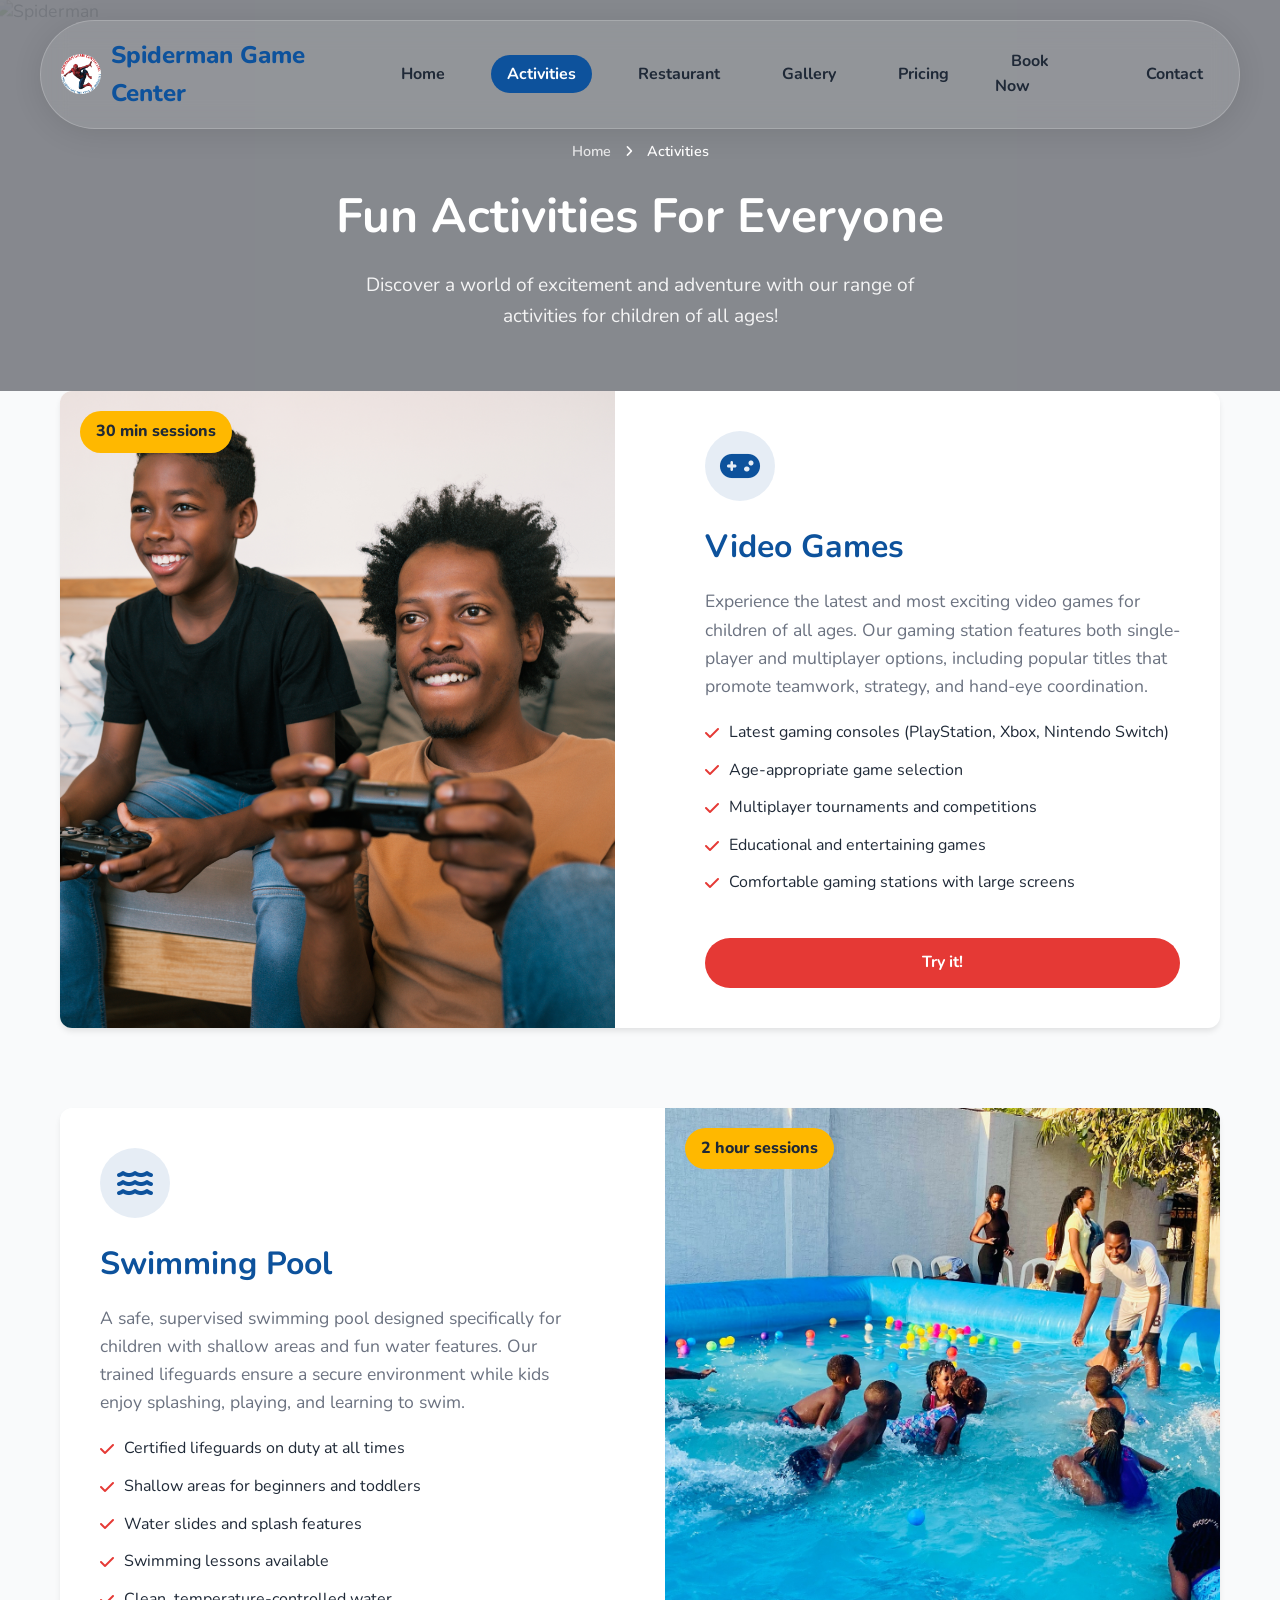
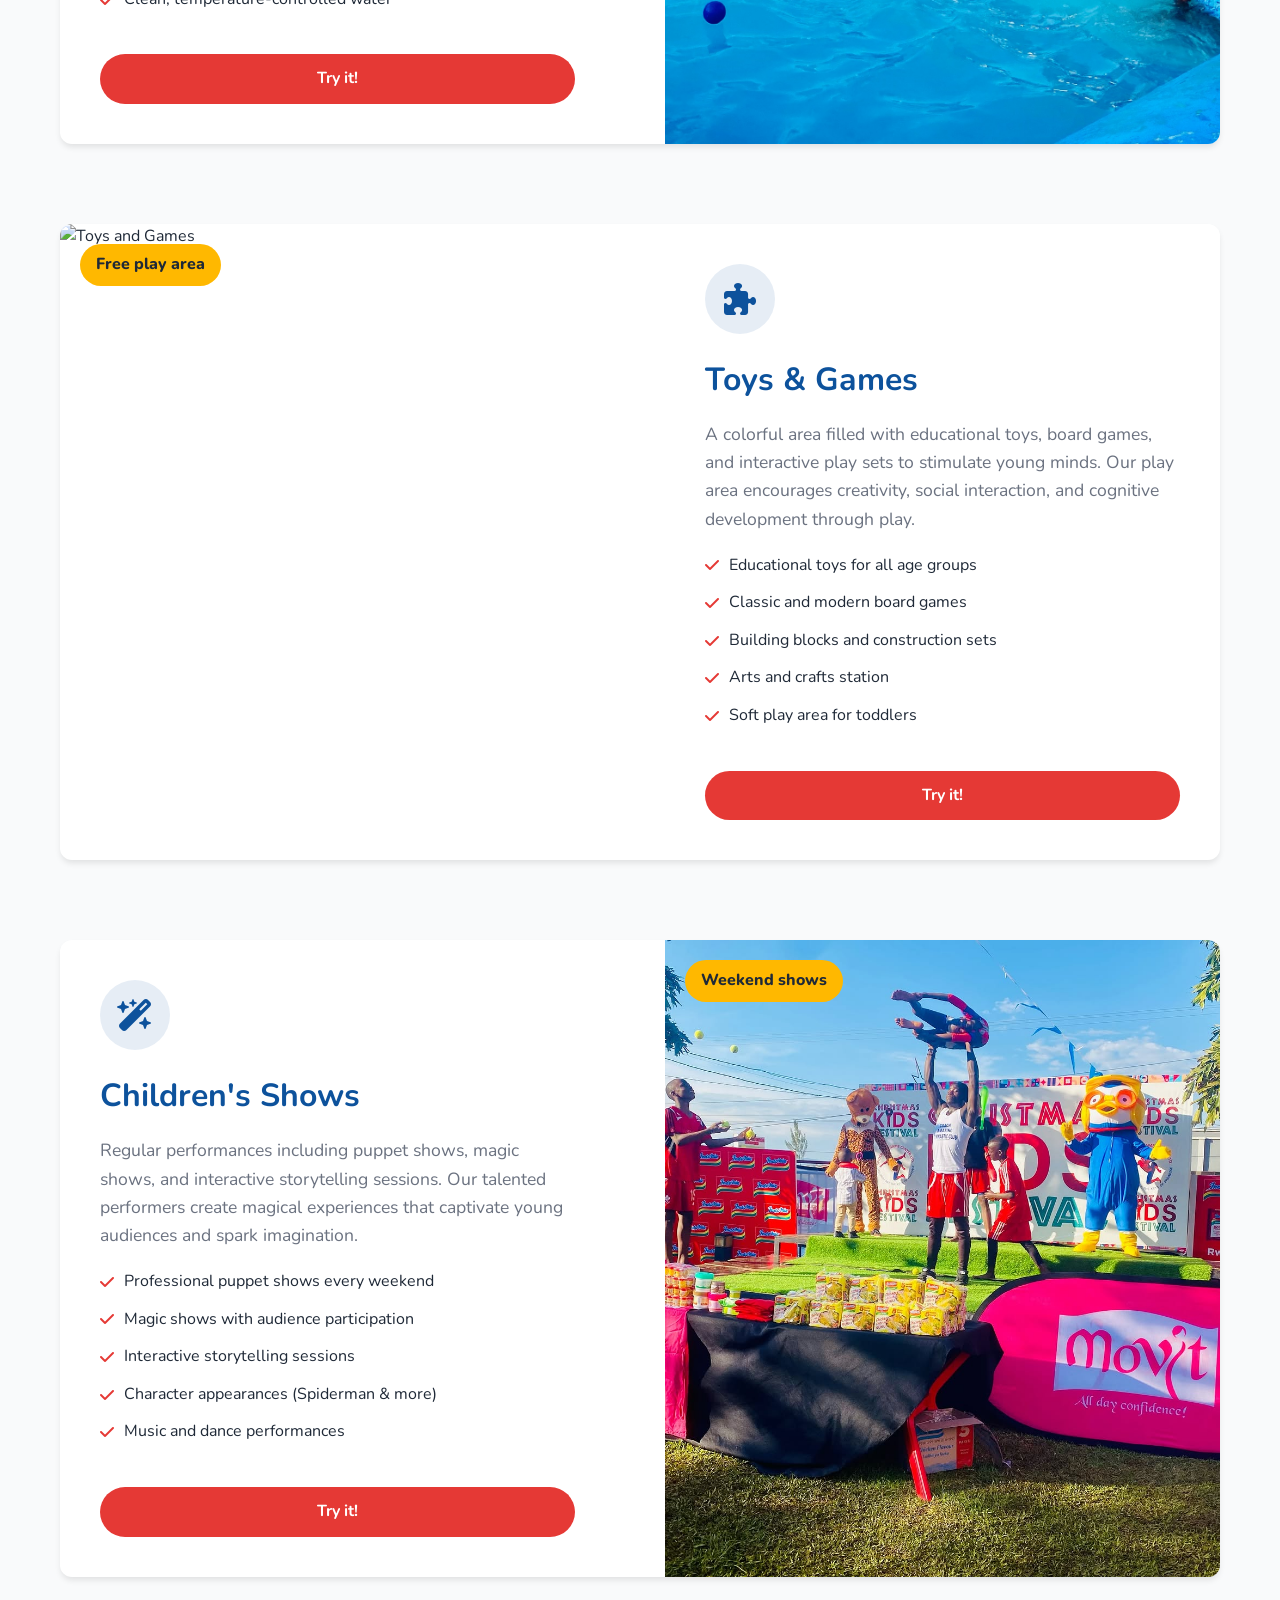
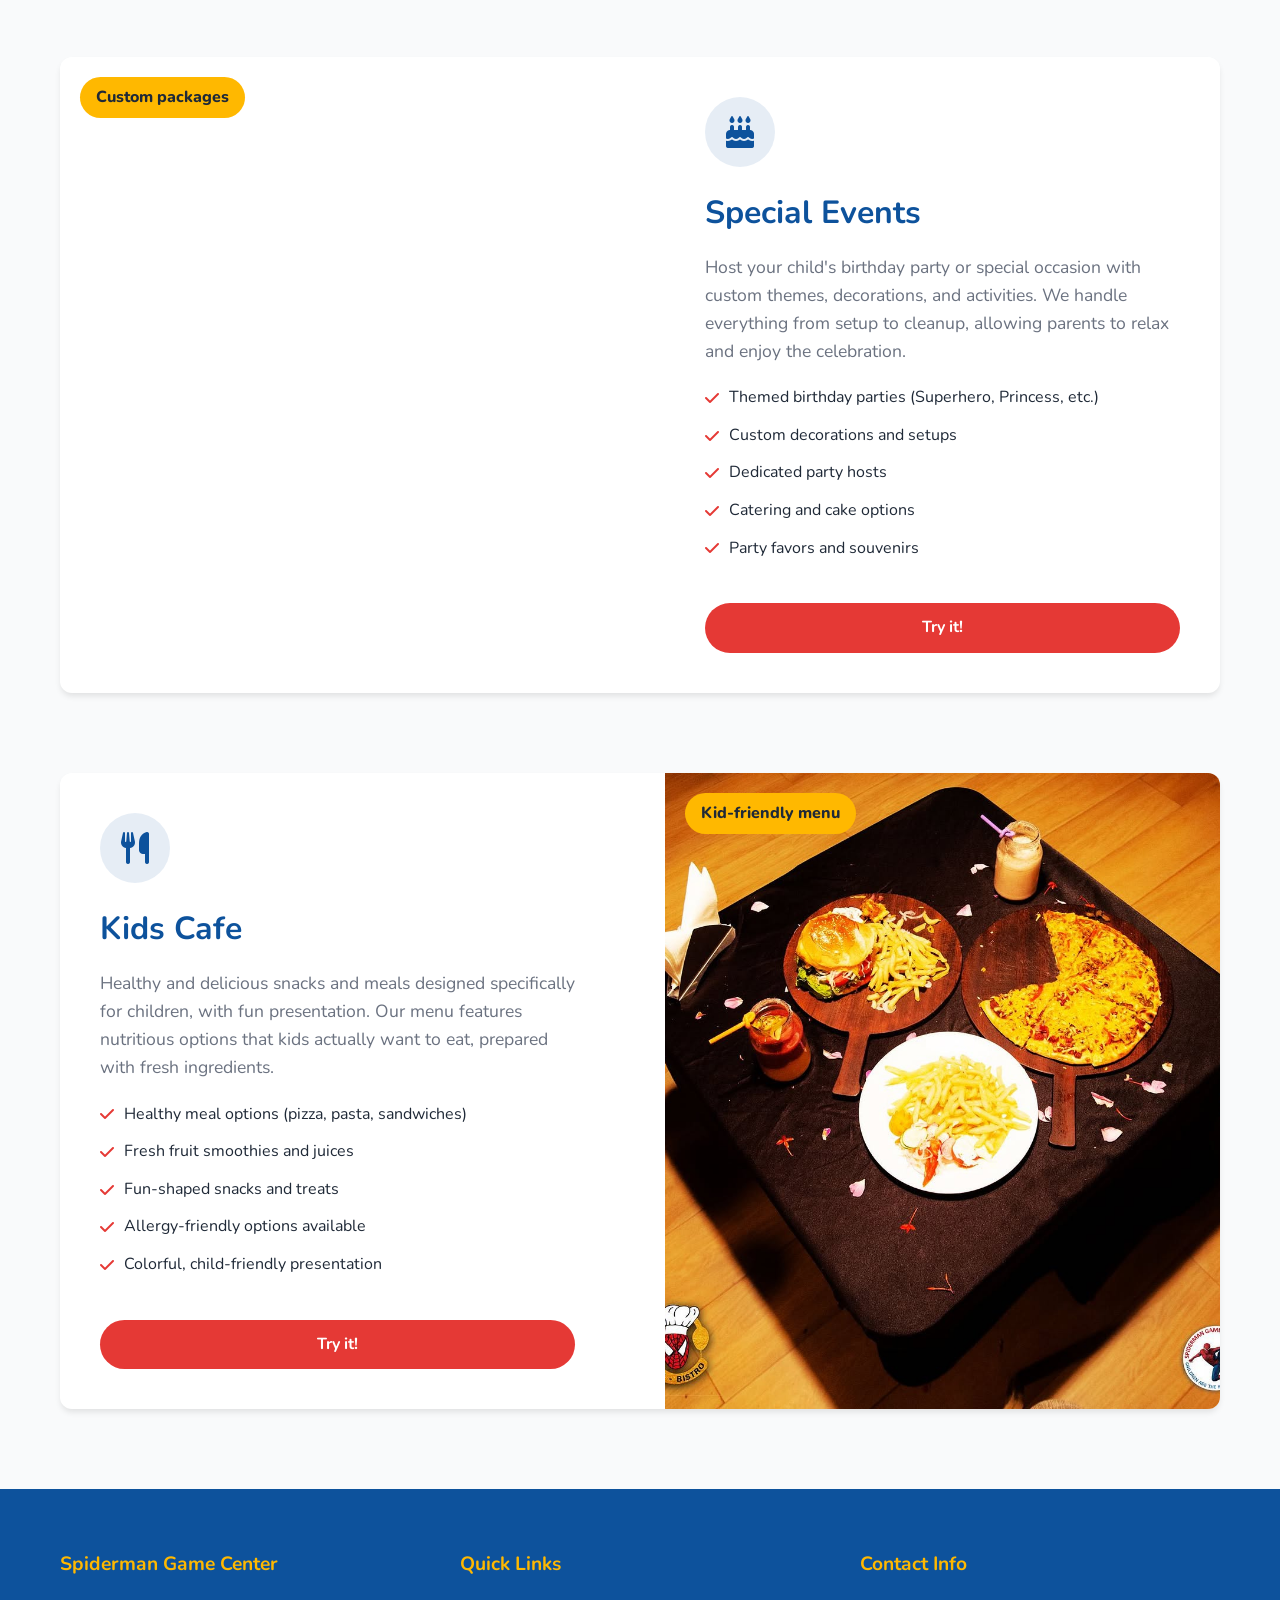
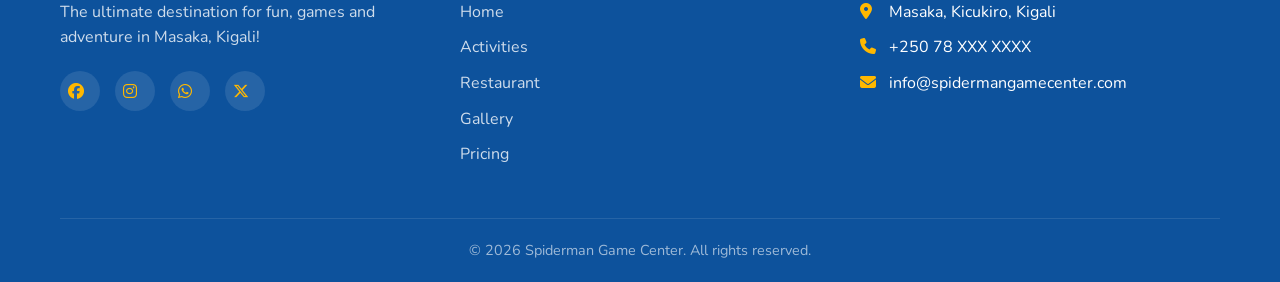
==== commit f6f4a201: "Restaurant page add" ====
--- a/activities.html
+++ b/activities.html
@@ -40,6 +40,7 @@
         <ul class="nav-links" id="navLinks">
           <li><a href="index.html">Home</a></li>
           <li><a href="activities.html" class="active">Activities</a></li>
+          <li><a href="restaurant.html">Restaurant</a></li>
           <li><a href="gallery.html">Gallery</a></li>
           <li><a href="pricing.html">Pricing</a></li>
           <li><a href="booking.html">Book Now</a></li>
@@ -341,6 +342,7 @@
             <ul>
               <li><a href="index.html">Home</a></li>
               <li><a href="activities.html">Activities</a></li>
+              <li><a href="restaurant.html">Restaurant</a></li>
               <li><a href="gallery.html">Gallery</a></li>
               <li><a href="pricing.html">Pricing</a></li>
             </ul>
--- a/styles.css
+++ b/styles.css
@@ -1064,30 +1064,16 @@
 }
 
 .map-container {
-  margin-top: 40px;
-}
-
-.map-placeholder {
-  background: rgba(13, 82, 156, 0.1);
-  border: 2px dashed var(--primary-blue);
-  border-radius: var(--border-radius);
-  padding: 60px 20px;
-  text-align: center;
-  color: var(--primary-blue);
-}
-
-.map-placeholder i {
-  font-size: 3rem;
-  margin-bottom: 15px;
-}
-
-.map-placeholder p {
-  font-weight: 700;
-  margin-bottom: 5px;
-}
-
-.map-placeholder small {
-  color: #6b7280;
+  border-radius: var(--border-radius);
+  overflow: hidden;
+  box-shadow: var(--shadow);
+  height: 450px;
+}
+
+.live-map {
+  width: 100%;
+  height: 100%;
+  border: none;
 }
 
 .faq-section {
@@ -1197,6 +1183,67 @@
 .footer-bottom a {
   color: rgba(255, 255, 255, 0.8);
   margin: 0 10px;
+}
+
+/* =========================================
+   COMING SOON PAGE
+   ========================================= */
+.coming-soon-page {
+  padding: 60px 0;
+}
+
+.coming-soon-page .features-grid {
+  display: grid;
+  grid-template-columns: repeat(auto-fit, minmax(300px, 1fr));
+  gap: 30px;
+  max-width: 800px;
+  margin: 0 auto;
+}
+
+.coming-soon-page .feature-card {
+  background: var(--bg-white);
+  backdrop-filter: blur(10px);
+  -webkit-backdrop-filter: blur(10px);
+  border: 1px solid rgba(0, 0, 0, 0.05);
+  padding: 40px 30px;
+  border-radius: var(--border-radius);
+  text-align: center;
+  box-shadow: var(--shadow);
+  transition: all 0.4s ease;
+}
+
+.coming-soon-page .feature-card:hover {
+  transform: translateY(-10px);
+  box-shadow: var(--shadow-lg);
+}
+
+.coming-soon-page .feature-icon {
+  width: 70px;
+  height: 70px;
+  background: var(--primary-blue);
+  border-radius: 50%;
+  display: flex;
+  align-items: center;
+  justify-content: center;
+  margin: 0 auto 25px;
+  box-shadow: var(--shadow);
+}
+
+.coming-soon-page .feature-icon i {
+  font-size: 2rem;
+  color: var(--text-white);
+}
+
+.coming-soon-page .feature-card h3 {
+  color: var(--primary-blue);
+  font-size: 1.3rem;
+  margin-bottom: 15px;
+}
+
+.coming-soon-page .feature-card p {
+  color: #6b7280;
+  font-size: 1rem;
+  line-height: 1.5;
 }
 
 /* =========================================
@@ -1301,4 +1348,8 @@
     padding: 8px 16px;
     font-size: 0.9rem;
   }
-}
+
+  .map-container {
+    height: 350px;
+  }
+}
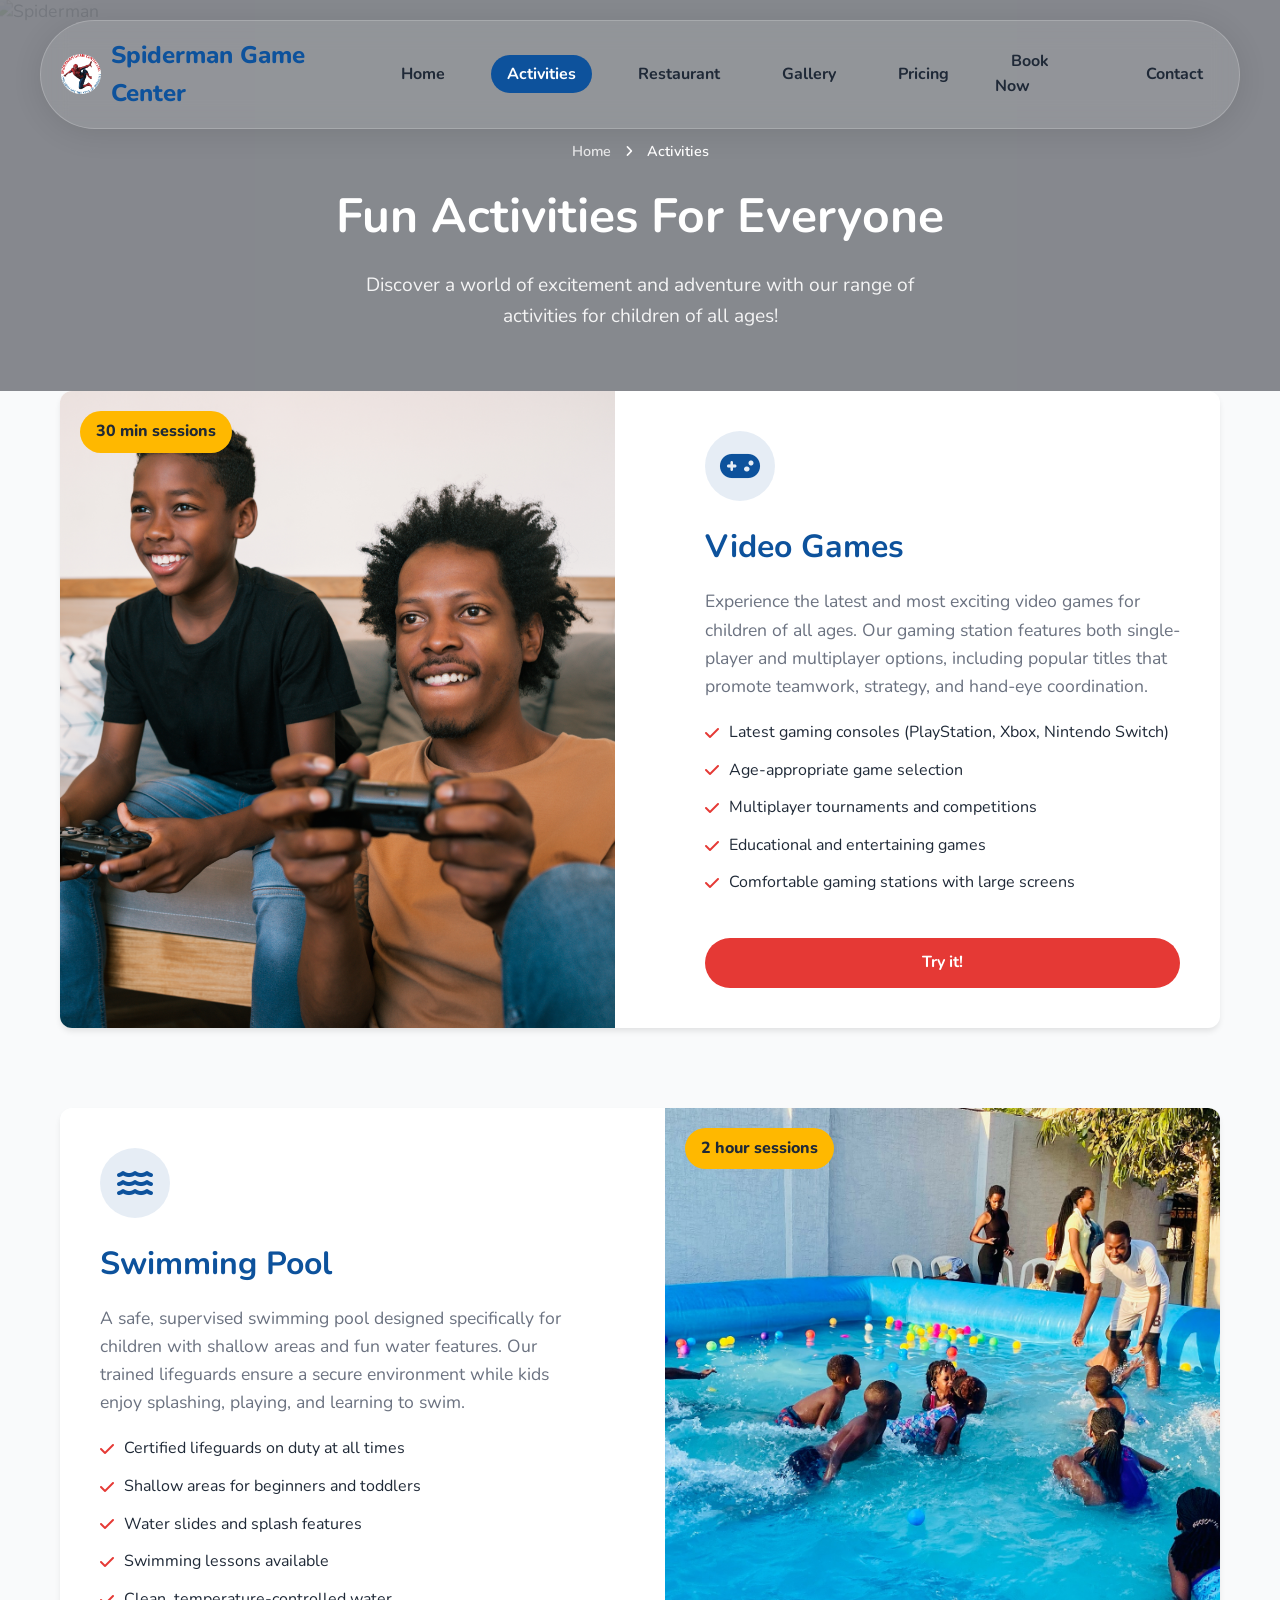
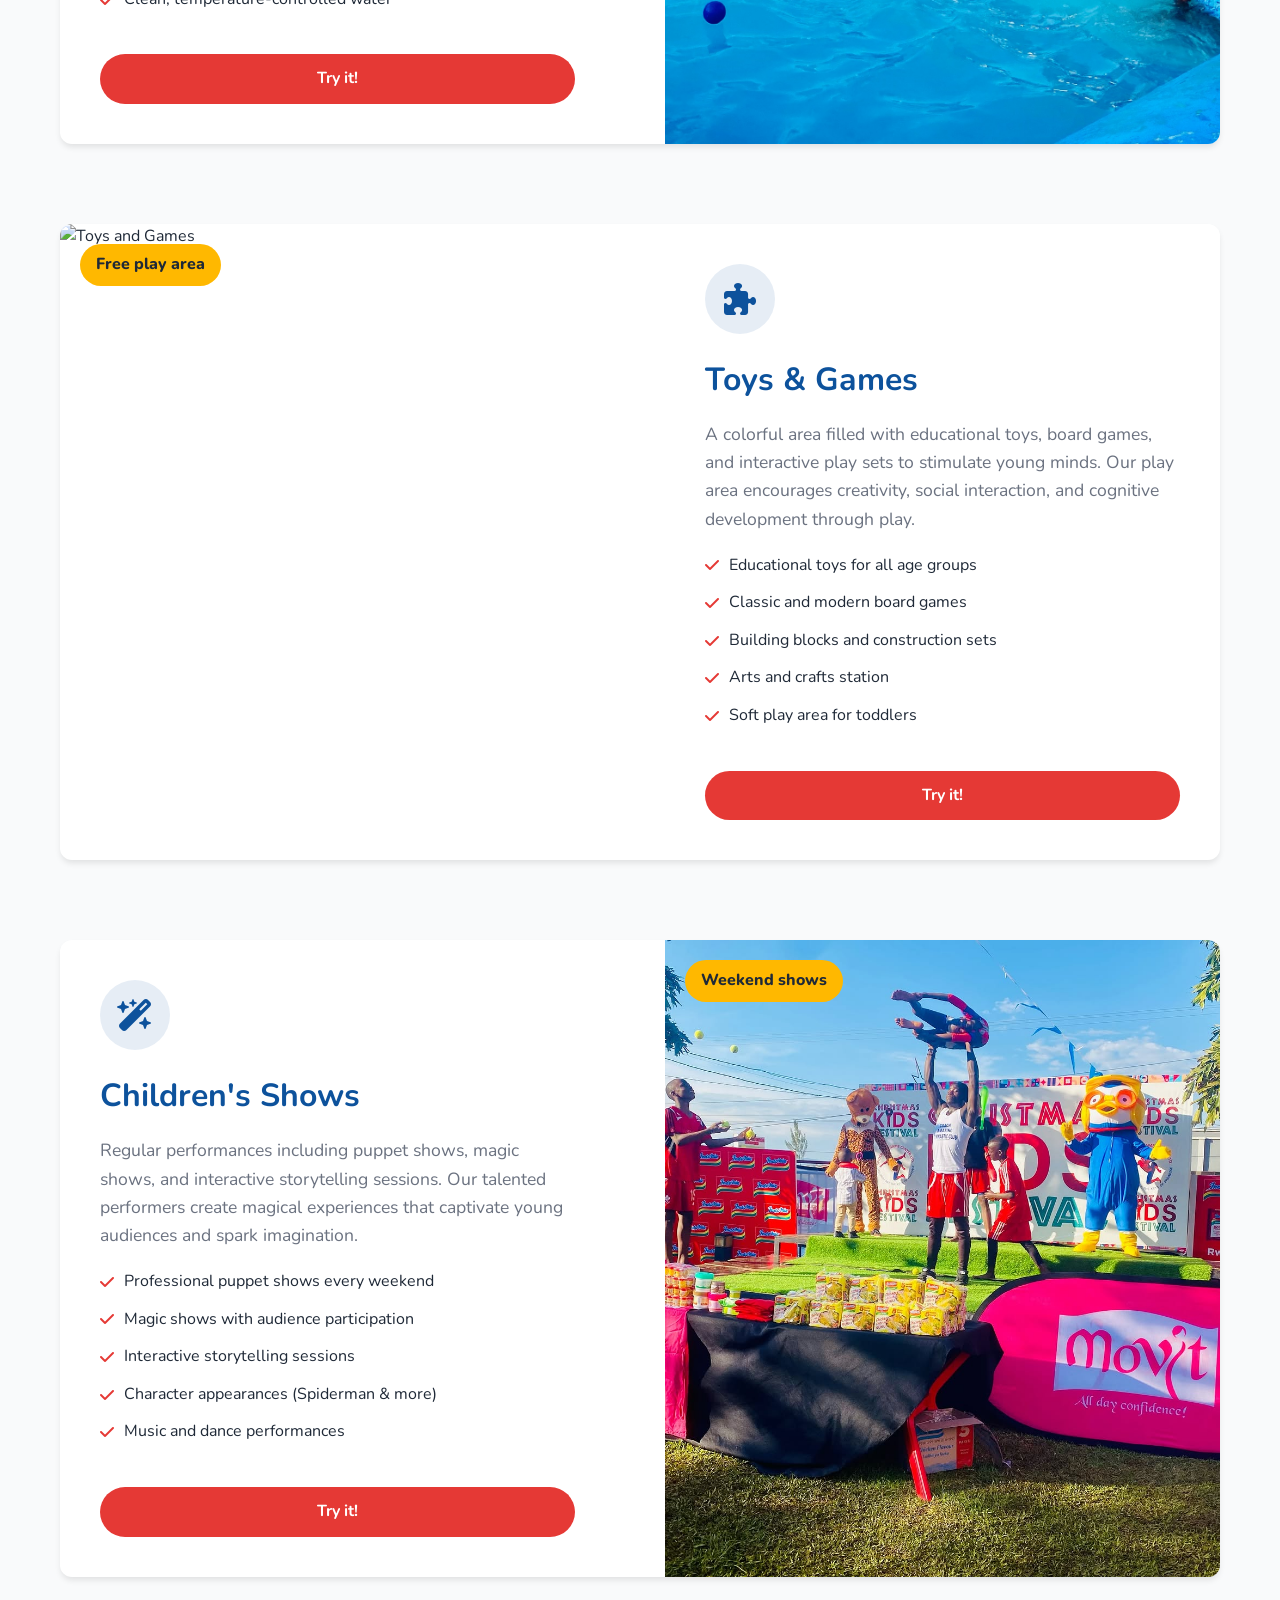
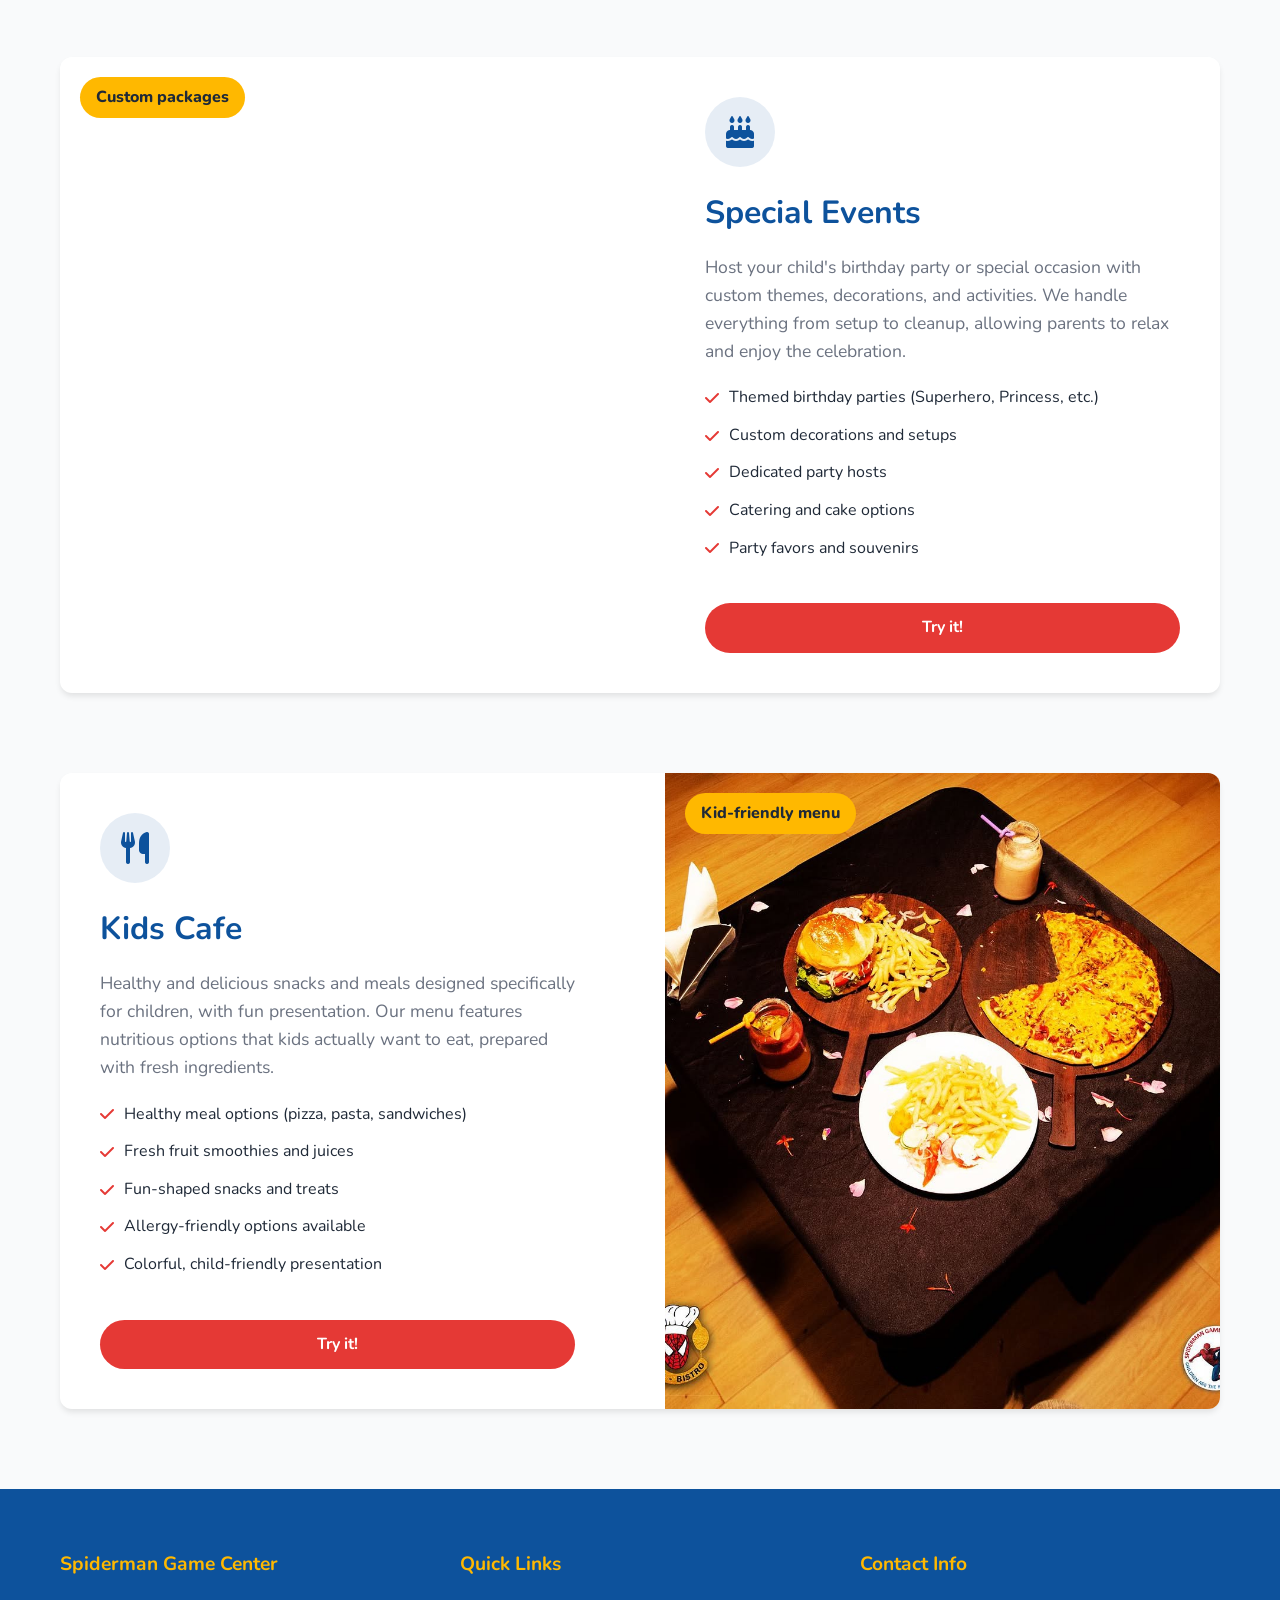
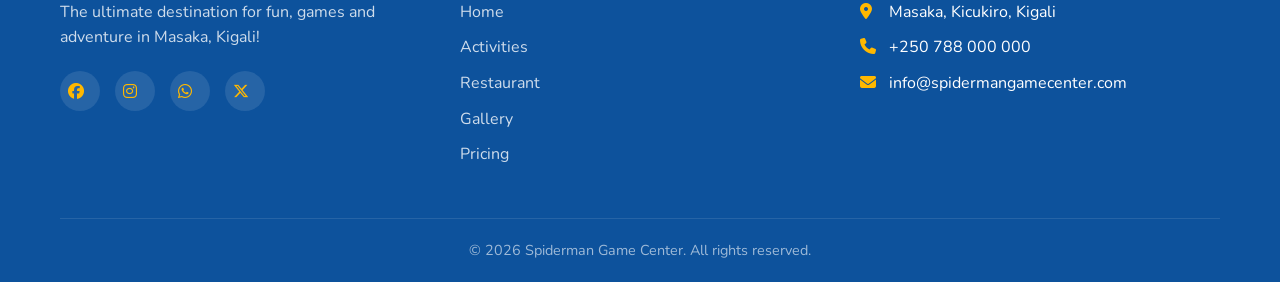
==== commit 58718e01: "Updated contacts" ====
--- a/activities.html
+++ b/activities.html
@@ -333,7 +333,7 @@
             <div class="social-links">
               <a href="#"><i class="fa-brands fa-facebook"></i></a>
               <a href="#"><i class="fa-brands fa-instagram"></i></a>
-              <a href="#"><i class="fa-brands fa-whatsapp"></i></a>
+              <a href="https://wa.me/250788000000"><i class="fa-brands fa-whatsapp"></i></a>
               <a href="#"><i class="fa-brands fa-x-twitter"></i></a>
             </div>
           </div>
@@ -354,7 +354,7 @@
                 <i class="fa-solid fa-location-dot"></i> Masaka, Kicukiro,
                 Kigali
               </li>
-              <li><i class="fa-solid fa-phone"></i> +250 78 XXX XXXX</li>
+              <li><i class="fa-solid fa-phone"></i> +250 788 000 000</li>
               <li>
                 <i class="fa-solid fa-envelope"></i>
                 info@spidermangamecenter.com
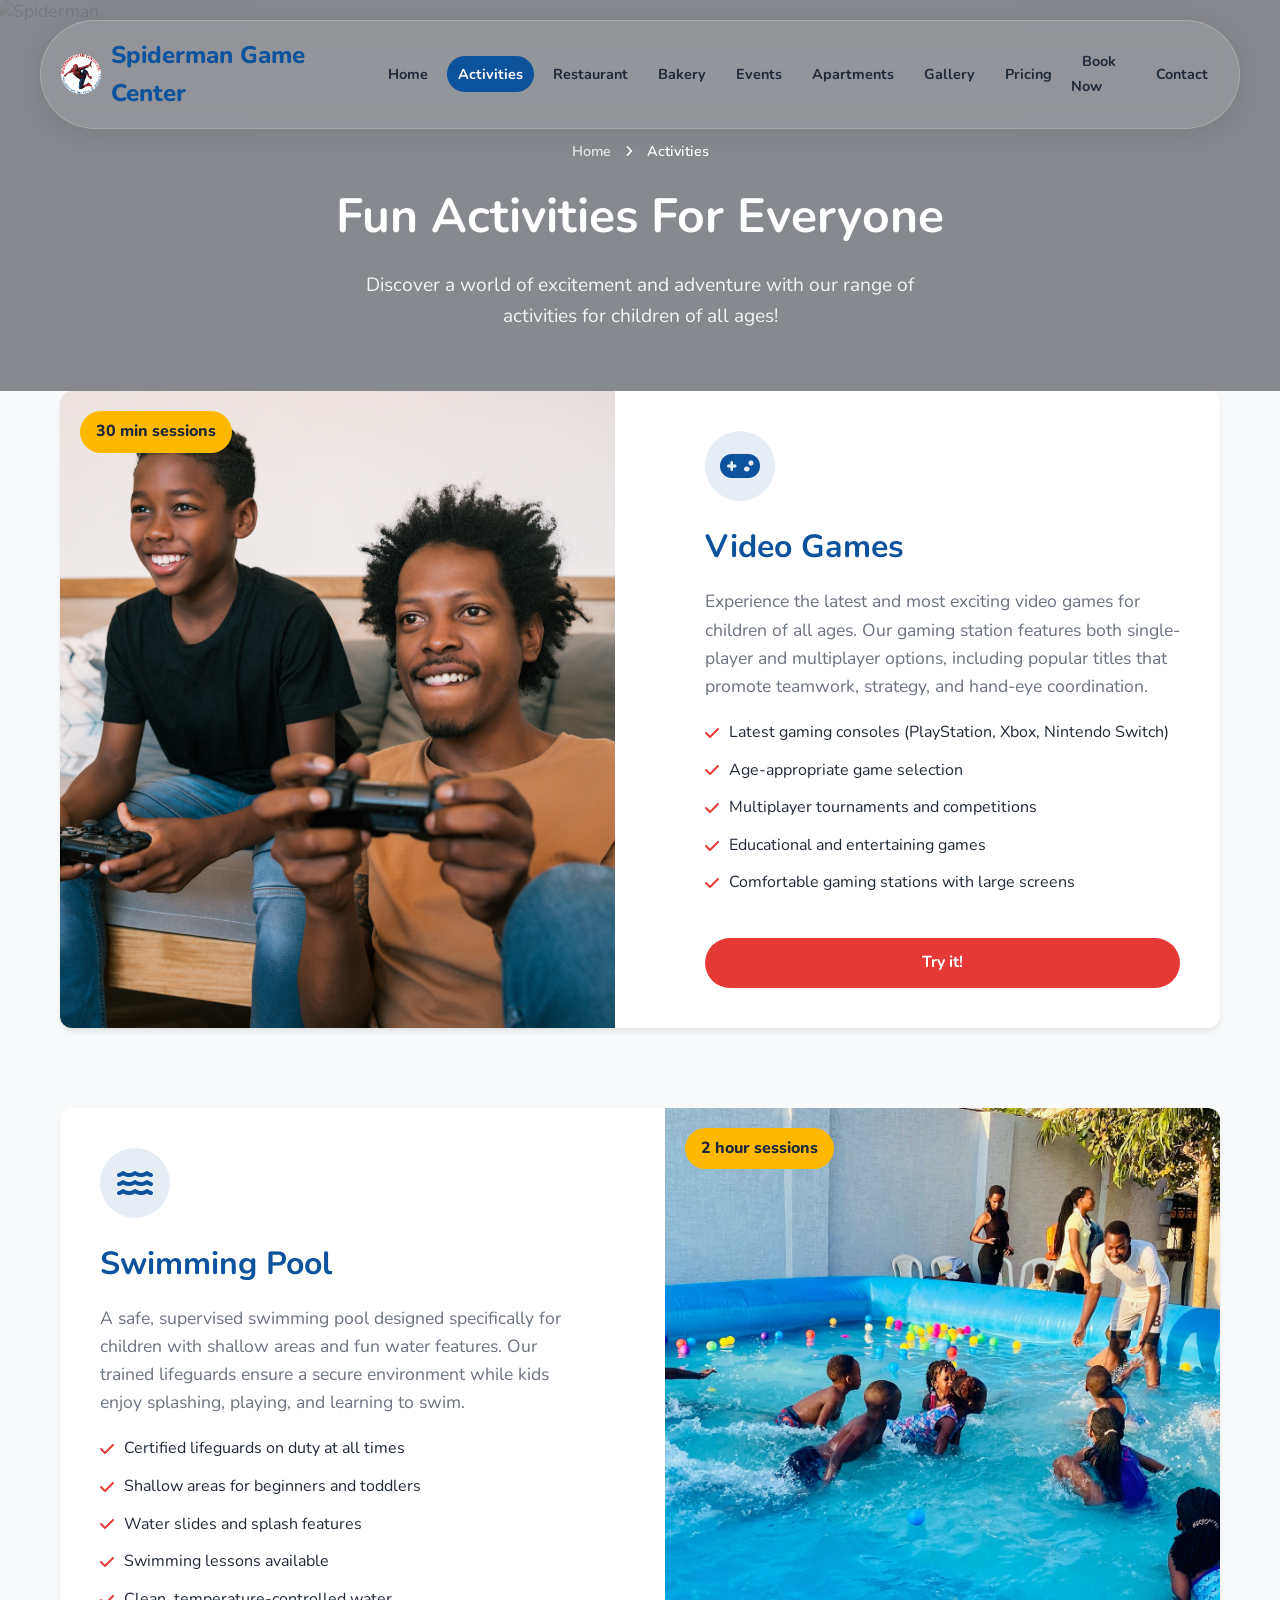
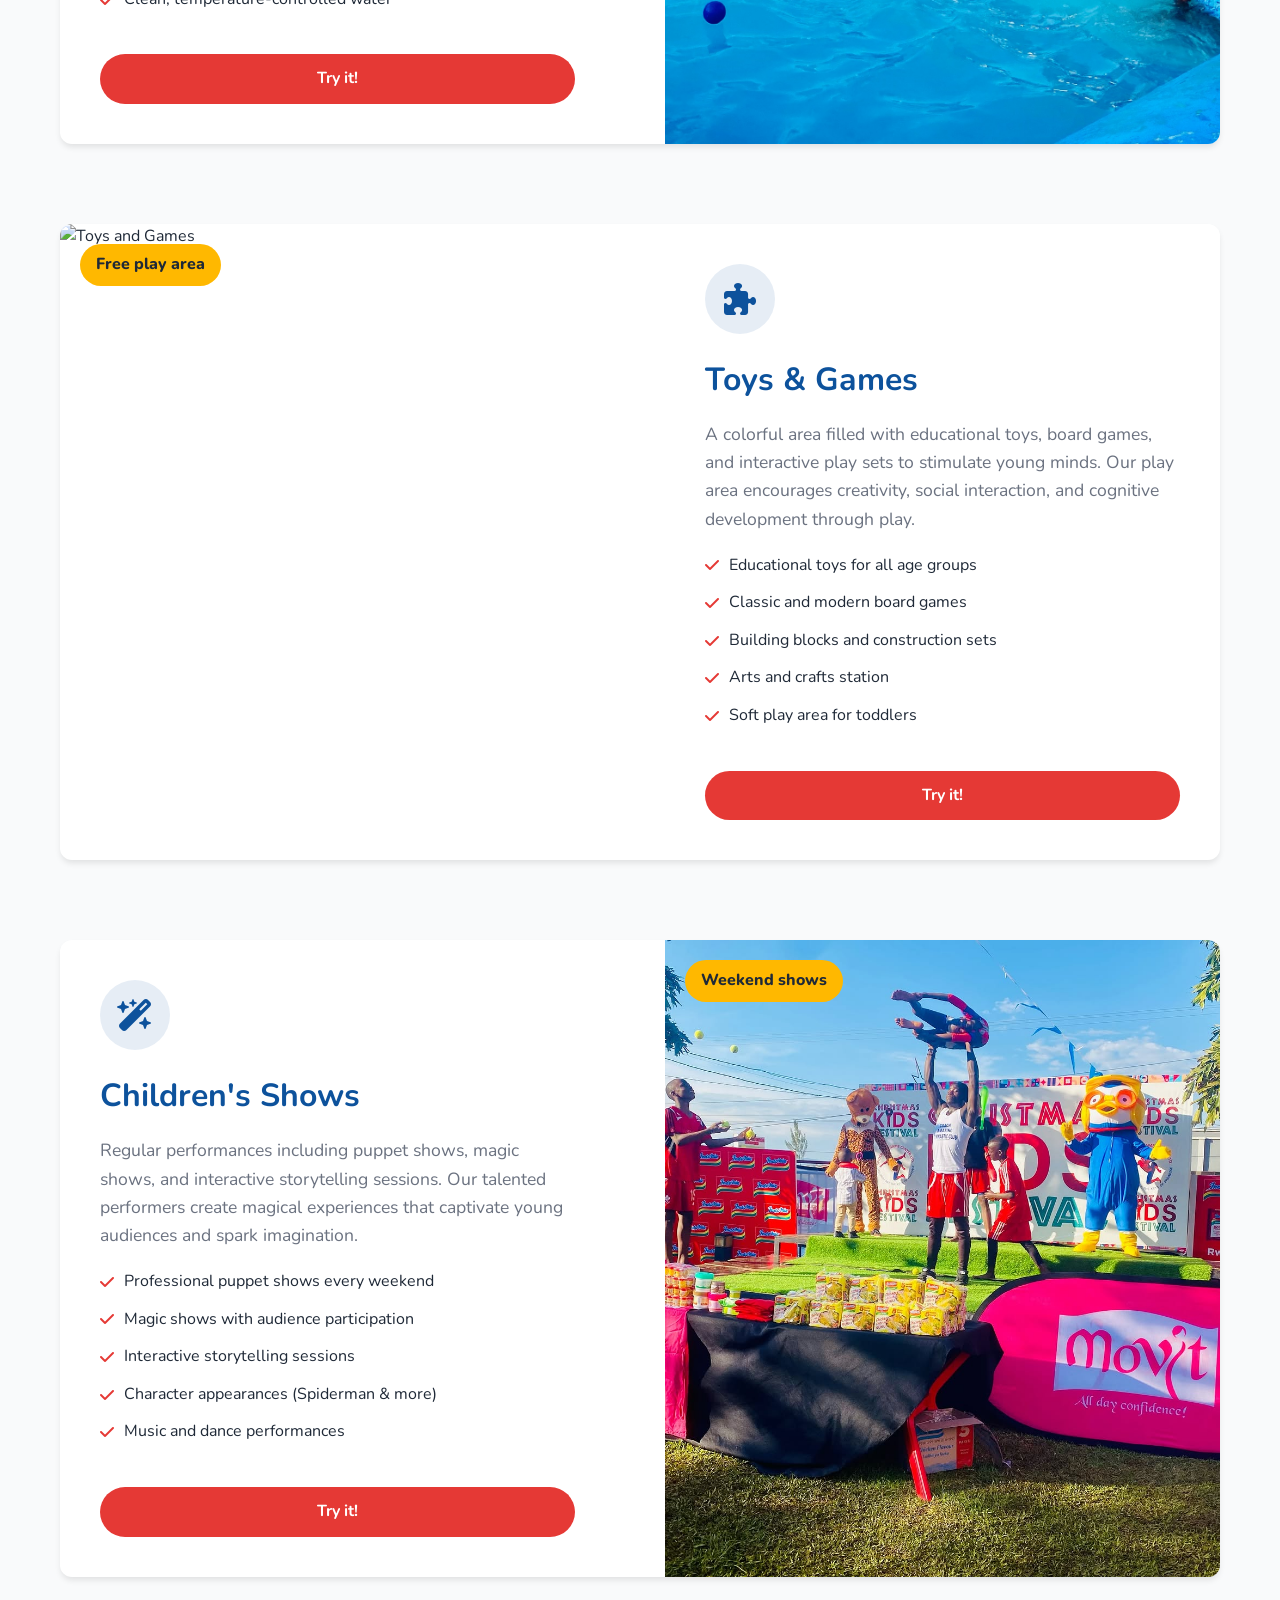
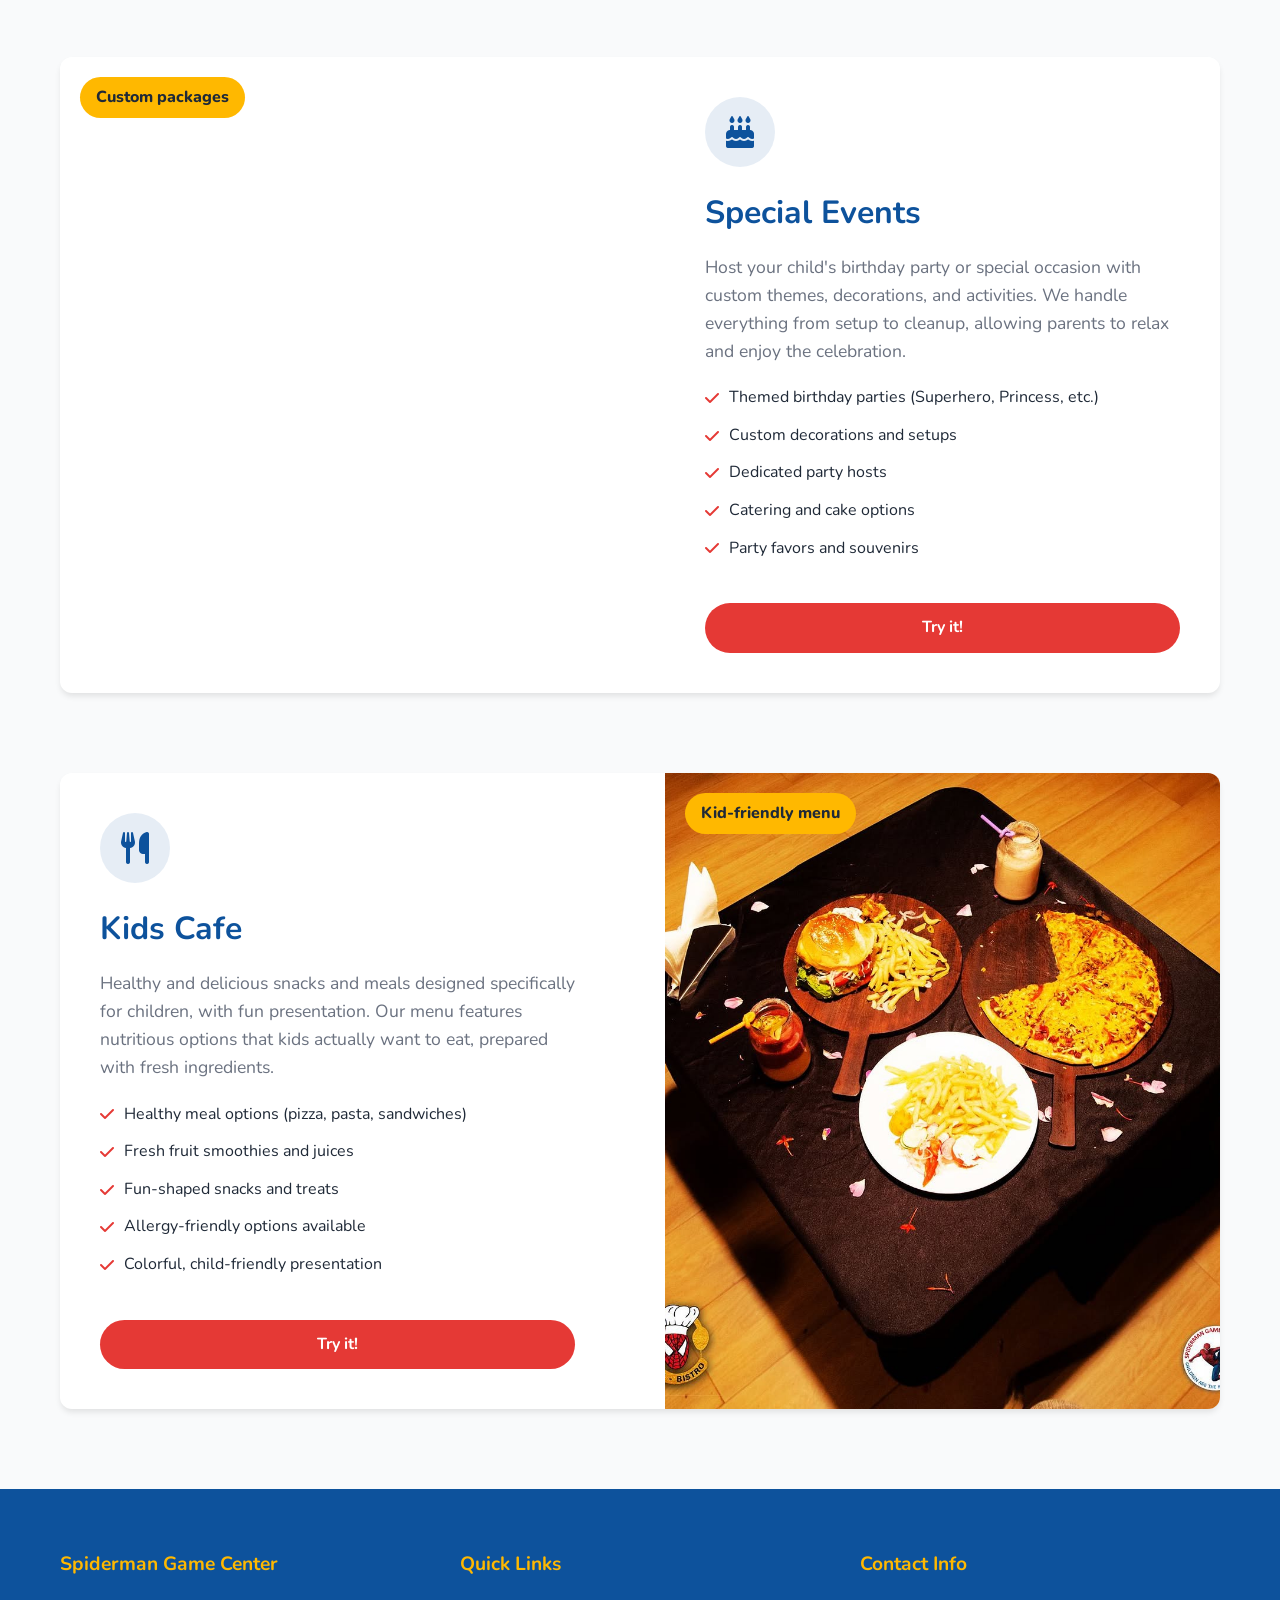
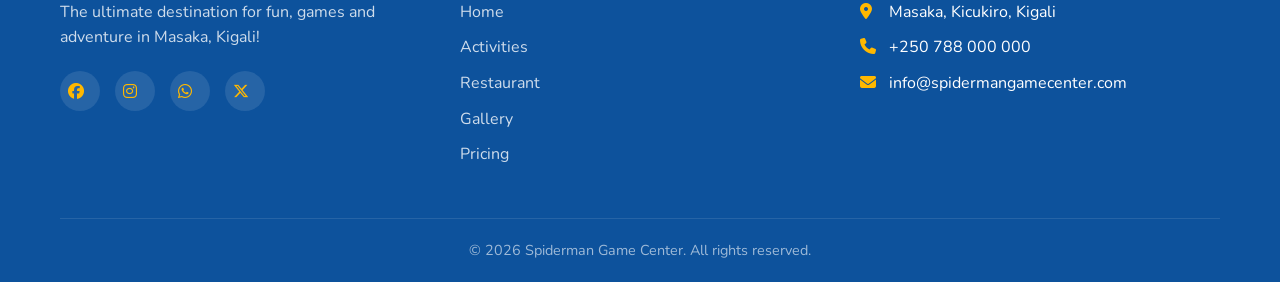
==== commit 82e51a26: "Restaurant" ====
--- a/activities.html
+++ b/activities.html
@@ -41,6 +41,9 @@
           <li><a href="index.html">Home</a></li>
           <li><a href="activities.html" class="active">Activities</a></li>
           <li><a href="restaurant.html">Restaurant</a></li>
+          <li><a href="bakery.html">Bakery</a></li>
+          <li><a href="events.html">Events</a></li>
+          <li><a href="apartments.html">Apartments</a></li>
           <li><a href="gallery.html">Gallery</a></li>
           <li><a href="pricing.html">Pricing</a></li>
           <li><a href="booking.html">Book Now</a></li>
--- a/styles.css
+++ b/styles.css
@@ -101,7 +101,7 @@
 .nav-links {
   display: flex;
   list-style: none;
-  gap: 30px;
+  gap: 8px;
   align-items: center;
 }
 
@@ -110,7 +110,8 @@
   text-decoration: none;
   font-weight: 700;
   transition: all 0.3s;
-  padding: 8px 16px;
+  padding: 8px 11px;
+  font-size: 0.9rem;
   border-radius: var(--pill-radius);
 }
 
@@ -298,6 +299,29 @@
   background: rgba(20, 25, 35, 0.5);
 }
 
+/* Photo-led headers for the new services. */
+body:has(.nav-links a[href="restaurant.html"].active) .page-header,
+body:has(.nav-links a[href="bakery.html"].active) .page-header,
+body:has(.nav-links a[href="events.html"].active) .page-header,
+body:has(.nav-links a[href="apartments.html"].active) .page-header {
+  background-position: center;
+  background-size: cover;
+  background-blend-mode: multiply;
+}
+
+body:has(.nav-links a[href="restaurant.html"].active) .page-header {
+  background-image: url("https://images.unsplash.com/photo-1515003197210-e0cd71810b5f?auto=format&fit=crop&w=1600&q=85");
+}
+body:has(.nav-links a[href="bakery.html"].active) .page-header {
+  background-image: url("https://images.unsplash.com/photo-1558961363-fa8fdf82db35?auto=format&fit=crop&w=1600&q=85");
+}
+body:has(.nav-links a[href="events.html"].active) .page-header {
+  background-image: url("https://images.unsplash.com/photo-1530103862676-de8c9debad1d?auto=format&fit=crop&w=1600&q=85");
+}
+body:has(.nav-links a[href="apartments.html"].active) .page-header {
+  background-image: url("https://images.unsplash.com/photo-1522708323590-d24dbb6b0267?auto=format&fit=crop&w=1600&q=85");
+}
+
 .page-header h1 {
   font-size: 3rem;
   margin-bottom: 15px;
@@ -1192,6 +1216,27 @@
   padding: 60px 0;
 }
 
+.service-hero-image {
+  height: 350px;
+  margin: 0 auto 55px;
+  max-width: 1000px;
+  overflow: hidden;
+  border-radius: var(--border-radius);
+  box-shadow: var(--shadow-lg);
+}
+
+.service-hero-image img {
+  display: block;
+  width: 100%;
+  height: 100%;
+  object-fit: cover;
+  transition: transform 0.5s ease;
+}
+
+.service-hero-image:hover img {
+  transform: scale(1.04);
+}
+
 .coming-soon-page .features-grid {
   display: grid;
   grid-template-columns: repeat(auto-fit, minmax(300px, 1fr));
@@ -1246,9 +1291,591 @@
   line-height: 1.5;
 }
 
+.page-cta {
+  background: var(--primary-blue);
+  border-radius: var(--border-radius);
+  color: var(--text-white);
+  margin: 55px auto 0;
+  max-width: 800px;
+  padding: 40px 25px;
+  text-align: center;
+}
+
+.page-cta h2 {
+  font-size: 2rem;
+  margin-bottom: 10px;
+}
+.page-cta p {
+  margin-bottom: 24px;
+  opacity: 0.9;
+}
+.page-cta .btn-primary {
+  background: var(--highlight-yellow);
+  color: var(--text-dark);
+}
+.page-cta .btn-primary:hover {
+  background: #e6a600;
+}
+
+/* =========================================
+   INTERACTIVE RESTAURANT MENU
+   ========================================= */
+.food-carousel-wrapper {
+  padding: 72px 0 80px;
+  background: linear-gradient(
+    135deg,
+    rgba(13, 82, 156, 0.97),
+    rgba(20, 25, 35, 0.98) 70%
+  );
+  color: var(--text-white);
+}
+
+.menu-intro {
+  margin: 0 auto 48px;
+  max-width: 680px;
+  text-align: center;
+}
+.menu-kicker {
+  color: var(--highlight-yellow);
+  font-weight: 800;
+  letter-spacing: 0.12em;
+  text-transform: uppercase;
+  font-size: 0.78rem;
+}
+.menu-intro h2 {
+  font-size: 2.7rem;
+  line-height: 1.15;
+  margin: 10px 0 12px;
+}
+
+.tray-toggle {
+  display: flex;
+  align-items: center;
+  justify-content: space-between;
+  width: 100%;
+  gap: 20px;
+  padding: 16px 20px;
+  border: 0;
+  background: transparent;
+  color: var(--text-white);
+  font: inherit;
+  text-align: left;
+  cursor: pointer;
+}
+
+.tray-summary {
+  display: flex;
+  align-items: center;
+  gap: 18px;
+}
+
+.tray-summary strong:last-of-type {
+  color: var(--highlight-yellow);
+}
+
+.tray-chevron {
+  transition: transform 0.3s ease;
+}
+
+.menu-tray.is-open .tray-chevron {
+  transform: rotate(180deg);
+}
+
+.tray-details {
+  padding: 0 20px 18px;
+  border-top: 1px solid rgba(255, 255, 255, 0.14);
+}
+
+.tray-items {
+  display: grid;
+  gap: 8px;
+  padding: 14px 0;
+}
+
+.tray-item,
+.tray-empty {
+  display: flex;
+  align-items: center;
+  justify-content: space-between;
+  gap: 14px;
+  margin: 0;
+  color: rgba(255, 255, 255, 0.82);
+  font-size: 0.9rem;
+}
+
+.tray-item strong {
+  color: var(--highlight-yellow);
+  white-space: nowrap;
+}
+
+.tray-remove,
+.tray-clear {
+  border: 0;
+  background: transparent;
+  color: rgba(255, 255, 255, 0.65);
+  font: inherit;
+  font-size: 0.8rem;
+  cursor: pointer;
+}
+
+.tray-remove:hover,
+.tray-clear:hover {
+  color: var(--text-white);
+}
+
+.tray-clear {
+  padding: 5px 0;
+  color: var(--highlight-yellow);
+  font-weight: 800;
+}
+
+/* Keep the existing tray shell stable while its details expand. */
+.menu-tray > div {
+  min-width: 0;
+}
+
+/* Legacy summary styles are intentionally retained for the tray values. */
+.menu-tray > .tray-details {
+  width: 100%;
+}
+
+.menu-tray > .tray-toggle + .tray-details {
+  display: block;
+}
+
+.menu-tray > .tray-toggle + .tray-details[hidden] {
+  display: none;
+}
+
+/* Responsive tray layout */
+@media (max-width: 480px) {
+  .tray-toggle {
+    align-items: flex-start;
+    flex-direction: column;
+    gap: 8px;
+  }
+
+  .tray-summary {
+    width: 100%;
+    justify-content: space-between;
+  }
+}
+.menu-intro p {
+  color: rgba(255, 255, 255, 0.78);
+  font-size: 1.05rem;
+}
+.menu-toolbar {
+  display: flex;
+  align-items: center;
+  justify-content: space-between;
+  gap: 20px;
+  margin-bottom: 28px;
+}
+.menu-categories {
+  position: relative;
+  display: flex;
+  gap: 8px;
+  overflow-x: auto;
+  max-width: 100%;
+  padding: 3px 2px 12px;
+  scrollbar-width: thin;
+  scrollbar-color: var(--highlight-yellow) rgba(255, 255, 255, 0.12);
+  overscroll-behavior-x: contain;
+  -webkit-overflow-scrolling: touch;
+}
+.menu-categories::-webkit-scrollbar {
+  height: 7px;
+}
+.menu-categories::-webkit-scrollbar-track {
+  border-radius: var(--pill-radius);
+  background: rgba(255, 255, 255, 0.12);
+}
+.menu-categories::-webkit-scrollbar-thumb {
+  border: 1px solid rgba(255, 255, 255, 0.18);
+  border-radius: var(--pill-radius);
+  background: var(--highlight-yellow);
+}
+.menu-categories::-webkit-scrollbar-thumb:hover {
+  background: var(--accent-red);
+}
+.menu-category-button {
+  flex: 0 0 auto;
+  border: 1px solid rgba(255, 255, 255, 0.25);
+  border-radius: var(--pill-radius);
+  padding: 9px 15px;
+  background: rgba(255, 255, 255, 0.08);
+  color: var(--text-white);
+  font: inherit;
+  font-size: 0.85rem;
+  font-weight: 800;
+  cursor: pointer;
+  transition: all 0.3s ease;
+}
+.menu-category-button:hover,
+.menu-category-button.active {
+  background: var(--highlight-yellow);
+  border-color: var(--highlight-yellow);
+  color: var(--text-dark);
+}
+.menu-count {
+  white-space: nowrap;
+  color: rgba(255, 255, 255, 0.7);
+  font-size: 0.9rem;
+}
+.menu-stage {
+  position: relative;
+  min-height: 440px;
+  padding: 26px 0 0;
+  overflow: hidden;
+  border: 1px solid rgba(255, 255, 255, 0.13);
+  border-radius: 18px;
+  background:
+    radial-gradient(
+      circle at 50% 30%,
+      rgba(229, 57, 53, 0.18),
+      transparent 38%
+    ),
+    rgba(7, 17, 32, 0.7);
+  box-shadow: 0 20px 45px rgba(0, 0, 0, 0.25);
+}
+.menu-backdrop {
+  position: absolute;
+  inset: 0;
+  z-index: 0;
+  background-position: center;
+  background-size: cover;
+  filter: saturate(0.9);
+  opacity: 0.28;
+  pointer-events: none;
+  transition: opacity 0.4s ease-in-out;
+}
+.menu-backdrop::after {
+  position: absolute;
+  inset: 0;
+  background: linear-gradient(
+    180deg,
+    rgba(7, 17, 32, 0.38),
+    rgba(7, 17, 32, 0.88)
+  );
+  content: "";
+}
+.menu-backdrop.is-changing {
+  animation: menu-backdrop-in 0.65s ease-in-out both;
+}
+@keyframes menu-backdrop-in {
+  from {
+    opacity: 0.05;
+    transform: scale(1.04);
+  }
+  to {
+    opacity: 0.28;
+    transform: scale(1);
+  }
+}
+.menu-stage > :not(.menu-backdrop) {
+  position: relative;
+  z-index: 2;
+}
+.menu-stage > .carousel-arrow {
+  position: absolute;
+  z-index: 20;
+}
+.carousel-track {
+  position: relative;
+  height: 268px;
+  max-width: 900px;
+  margin: 0 auto;
+  outline: none;
+}
+.food-carousel-card {
+  position: absolute;
+  top: 18px;
+  left: 50%;
+  width: 166px;
+  height: 166px;
+  padding: 0;
+  border: 5px solid rgba(255, 255, 255, 0.2);
+  border-radius: 50%;
+  overflow: hidden;
+  cursor: pointer;
+  background: var(--primary-blue);
+  box-shadow: 0 14px 28px rgba(0, 0, 0, 0.28);
+  transform: translateX(-50%) scale(0.72);
+  opacity: 0.45;
+  transition: all 0.4s ease-in-out;
+  will-change: transform, opacity, width, height, top;
+}
+.food-carousel-card.is-hidden {
+  opacity: 0;
+  pointer-events: none;
+}
+.food-carousel-card img {
+  width: 100%;
+  height: 100%;
+  display: block;
+  object-fit: cover;
+  transition: transform 0.4s ease;
+}
+.food-carousel-card:hover img {
+  transform: scale(1.08);
+}
+.food-carousel-card.is-active {
+  width: 222px;
+  height: 222px;
+  top: 0;
+  border-color: var(--highlight-yellow);
+  box-shadow:
+    0 18px 36px rgba(0, 0, 0, 0.4),
+    0 0 0 8px rgba(255, 184, 0, 0.12);
+  transform: translateX(-50%) scale(1);
+  opacity: 1;
+  z-index: 5;
+}
+.food-carousel-card.is-near {
+  opacity: 0.7;
+  z-index: 3;
+}
+.food-carousel-card.is-far {
+  opacity: 0.42;
+  z-index: 2;
+}
+.carousel-arrow {
+  position: absolute;
+  top: 112px;
+  z-index: 20;
+  width: 46px;
+  height: 46px;
+  border: 1px solid rgba(255, 255, 255, 0.3);
+  border-radius: 50%;
+  background: rgba(255, 255, 255, 0.12);
+  color: var(--text-white);
+  cursor: pointer;
+  transition: all 0.3s ease;
+}
+.carousel-arrow:hover,
+.carousel-arrow:focus-visible {
+  background: var(--accent-red);
+  border-color: var(--accent-red);
+  transform: scale(1.08);
+  outline: none;
+}
+.carousel-prev {
+  left: 24px;
+}
+.carousel-next {
+  right: 24px;
+}
+.carousel-caption {
+  max-width: 570px;
+  margin: 0 auto;
+  padding: 0 24px;
+  text-align: center;
+  transition:
+    opacity 0.25s ease,
+    transform 0.25s ease;
+}
+.carousel-caption.is-changing {
+  animation: menu-caption-in 0.4s ease-in-out both;
+}
+@keyframes menu-caption-in {
+  from {
+    opacity: 0.25;
+    transform: translateY(8px);
+  }
+  to {
+    opacity: 1;
+    transform: translateY(0);
+  }
+}
+.caption-category {
+  color: var(--highlight-yellow);
+  font-size: 0.75rem;
+  font-weight: 800;
+  letter-spacing: 0.12em;
+  text-transform: uppercase;
+}
+.carousel-caption h3 {
+  margin: 4px 0 5px;
+  font-size: 1.7rem;
+}
+.carousel-caption p {
+  min-height: 28px;
+  margin: 0 auto;
+  color: rgba(255, 255, 255, 0.7);
+  font-size: 0.9rem;
+}
+.caption-footer {
+  display: flex;
+  justify-content: center;
+  align-items: center;
+  gap: 18px;
+  margin-top: 15px;
+}
+.caption-footer > strong {
+  color: var(--highlight-yellow);
+  font-size: 1.15rem;
+}
+.menu-add-button {
+  border: 0;
+  border-radius: var(--pill-radius);
+  padding: 10px 17px;
+  background: var(--accent-red);
+  color: var(--text-white);
+  font: inherit;
+  font-weight: 800;
+  cursor: pointer;
+  transition: all 0.3s ease;
+}
+.menu-add-button:hover {
+  background: #c62828;
+  transform: translateY(-2px);
+}
+.carousel-dots {
+  display: flex;
+  justify-content: center;
+  gap: 6px;
+  max-width: 760px;
+  margin: 22px auto 0;
+  flex-wrap: wrap;
+}
+.carousel-dot {
+  width: 7px;
+  height: 7px;
+  border: 0;
+  border-radius: 50%;
+  padding: 0;
+  background: rgba(255, 255, 255, 0.32);
+  cursor: pointer;
+  transition: all 0.3s ease;
+}
+.carousel-dot.active {
+  width: 24px;
+  border-radius: 8px;
+  background: var(--highlight-yellow);
+}
+.menu-tray {
+  display: flex;
+  align-items: center;
+  justify-content: space-between;
+  gap: 20px;
+  margin: 30px auto 0;
+  max-width: 900px;
+  padding: 16px 20px;
+  border-left: 4px solid var(--highlight-yellow);
+  background: rgba(255, 255, 255, 0.1);
+}
+.menu-tray > div {
+  display: flex;
+  align-items: center;
+  gap: 14px;
+}
+.tray-label {
+  color: var(--highlight-yellow);
+  font-weight: 800;
+}
+.menu-tray strong:last-child {
+  color: var(--highlight-yellow);
+}
+
+@media (max-width: 768px) {
+  .food-carousel-wrapper {
+    padding: 54px 0 60px;
+  }
+  .menu-intro h2 {
+    font-size: 2.15rem;
+  }
+  .menu-toolbar {
+    display: block;
+  }
+  .menu-count {
+    margin-top: 5px;
+  }
+  .menu-stage {
+    min-height: 420px;
+  }
+  .carousel-track {
+    height: 250px;
+  }
+  .food-carousel-card {
+    width: 128px;
+    height: 128px;
+  }
+  .food-carousel-card.is-active {
+    width: 190px;
+    height: 190px;
+  }
+  .carousel-arrow {
+    top: 98px;
+  }
+  .carousel-prev {
+    left: 12px;
+  }
+  .carousel-next {
+    right: 12px;
+  }
+  .carousel-caption h3 {
+    font-size: 1.4rem;
+  }
+  .caption-footer {
+    gap: 10px;
+    flex-wrap: wrap;
+  }
+}
+
+@media (max-width: 480px) {
+  .menu-stage {
+    min-height: 430px;
+  }
+  .carousel-track {
+    height: 255px;
+  }
+  .food-carousel-card {
+    width: 106px;
+    height: 106px;
+  }
+  .food-carousel-card.is-active {
+    width: 164px;
+    height: 164px;
+  }
+  .carousel-arrow {
+    top: 84px;
+    width: 38px;
+    height: 38px;
+  }
+  .carousel-caption {
+    padding: 0 12px;
+  }
+  .menu-tray {
+    align-items: flex-start;
+    flex-direction: column;
+  }
+}
+
 /* =========================================
    RESPONSIVE DESIGN
    ========================================= */
+@media (max-width: 1100px) {
+  .nav-links {
+    display: none;
+    position: absolute;
+    top: 100%;
+    left: 0;
+    right: 0;
+    background: rgba(255, 255, 255, 0.98);
+    flex-direction: column;
+    padding: 20px;
+    gap: 10px;
+    box-shadow: var(--shadow-lg);
+  }
+
+  .nav-links.active {
+    display: flex;
+  }
+  .mobile-menu-btn {
+    display: block;
+  }
+}
+
 @media (max-width: 992px) {
   .hero-section .container,
   .welcome-grid,
@@ -1324,6 +1951,11 @@
   .hours-grid {
     grid-template-columns: 1fr;
   }
+
+  .service-hero-image {
+    height: 250px;
+    margin-bottom: 40px;
+  }
 }
 
 @media (max-width: 480px) {
